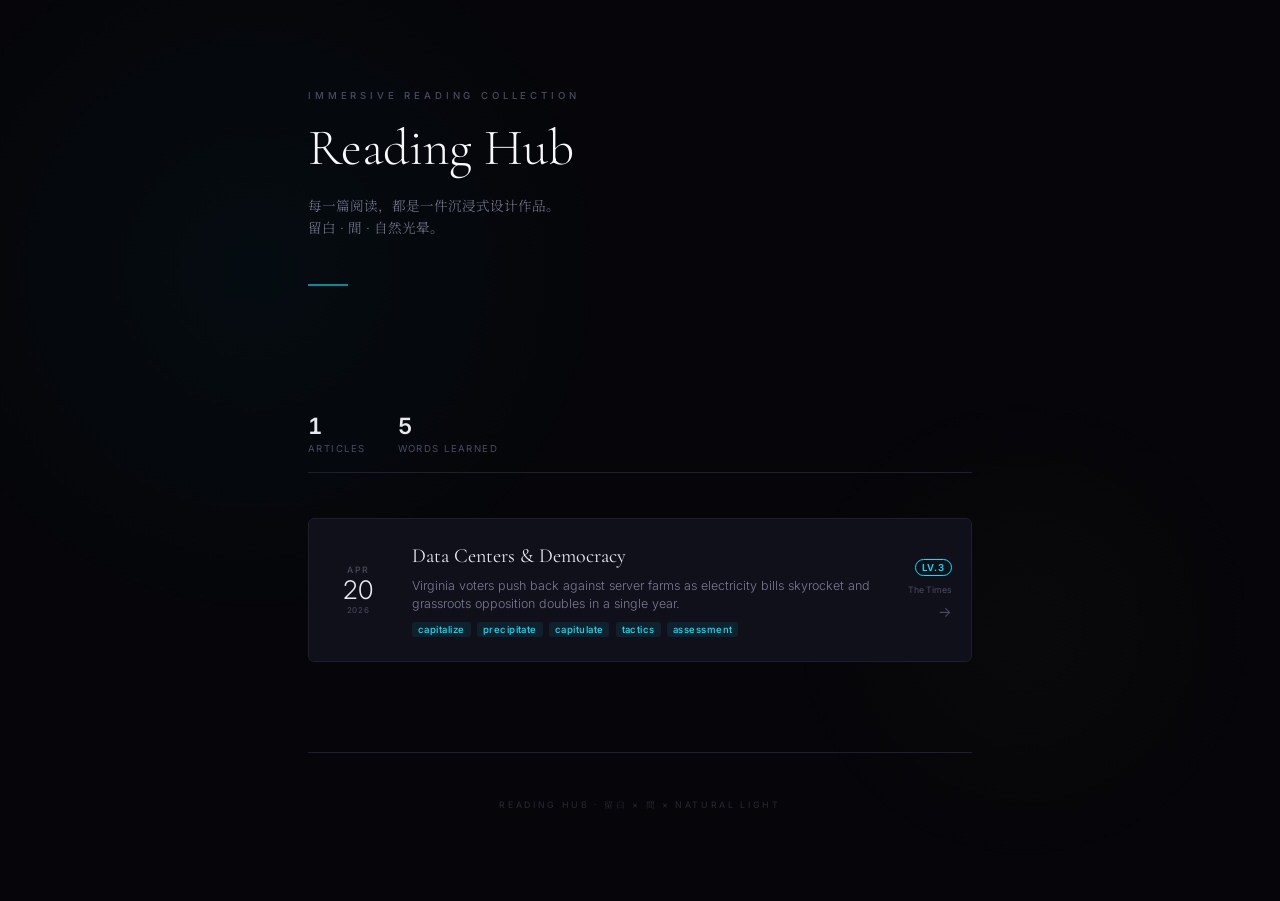
==== index.html @ 5b1c0a00 "refactor: reorganize into articles/{date}-{slug}/ structure" ====
<!DOCTYPE html>
<html lang="zh-CN">
<head>
<meta charset="UTF-8">
<meta name="viewport" content="width=device-width, initial-scale=1.0">
<title>Reading Hub — 沉浸式英语阅读</title>
<meta name="description" content="A curated collection of immersive English reading experiences, designed with Chinese liu-bai, Japanese ma, and American natural aesthetics.">
<link rel="preconnect" href="https://fonts.googleapis.com">
<link rel="preconnect" href="https://fonts.gstatic.com" crossorigin>
<link href="https://fonts.googleapis.com/css2?family=Noto+Serif+SC:wght@300;400;600&family=Inter:wght@300;400;500;600&family=Cormorant+Garamond:ital,wght@0,300;0,400;0,600;1,300&display=swap" rel="stylesheet">
<style>
*,*::before,*::after{margin:0;padding:0;box-sizing:border-box}

:root{
  --void:      #06060a;
  --surface:   #0c0c12;
  --card:      #10101a;
  --line:      #1e1e2e;
  --muted:     #4a4a60;
  --secondary: #7a7a95;
  --text:      #b8b8cc;
  --bright:    #e8e8f0;
  --white:     #f8f8fc;

  --accent:    #00e5ff;
  --accent-dim:rgba(0,229,255,0.08);
  --accent-glow:rgba(0,229,255,0.25);
  --amber:     #e8a040;
  --amber-dim: rgba(232,160,64,0.08);
  --emerald:   #34d399;
  --emerald-dim:rgba(52,211,153,0.08);
  --rose:      #f472b6;
  --rose-dim:  rgba(244,114,182,0.08);

  --breath:    clamp(4rem,10vh,8rem);
  --pause:     clamp(2rem,5vh,4rem);
  --whisper:   clamp(1rem,2vh,1.5rem);
}

html{ font-size:16px; scroll-behavior:smooth; -webkit-font-smoothing:antialiased; }

body{
  background:var(--void);
  color:var(--text);
  font-family:'Inter','Noto Serif SC',sans-serif;
  min-height:100vh;
  overflow-x:hidden;
}

/* ═══ Background ═══ */
body::before{
  content:'';
  position:fixed;
  inset:0;
  background:
    radial-gradient(circle 600px at 20% 30%, rgba(0,229,255,0.03) 0%, transparent 60%),
    radial-gradient(circle 500px at 80% 70%, rgba(232,160,64,0.02) 0%, transparent 50%);
  z-index:-1;
  pointer-events:none;
}

/* ═══ Layout ═══ */
.hub{
  max-width:760px;
  margin:0 auto;
  padding: var(--breath) clamp(1.5rem,5vw,3rem);
}

/* ═══ Header ═══ */
.hub-header{
  margin-bottom: calc(var(--breath)*1.2);
  position:relative;
}

.hub-header__eyebrow{
  font-size:0.6rem;
  font-weight:500;
  letter-spacing:0.4em;
  text-transform:uppercase;
  color:var(--muted);
  margin-bottom:var(--whisper);
}

.hub-header__title{
  font-family:'Cormorant Garamond','Noto Serif SC',serif;
  font-size:clamp(2.2rem,5vw,3.2rem);
  font-weight:300;
  color:var(--white);
  line-height:1.15;
  margin-bottom:var(--whisper);
}

.hub-header__subtitle{
  font-size:0.85rem;
  font-weight:300;
  color:var(--secondary);
  line-height:1.6;
  max-width:480px;
}

.hub-header__line{
  display:block;
  width:40px;
  height:2px;
  background:var(--accent);
  margin-top:var(--pause);
  opacity:0.6;
}

/* ═══ Stats Bar ═══ */
.stats{
  display:flex;
  gap:2rem;
  padding:var(--whisper) 0;
  margin-bottom:var(--pause);
  border-bottom:1px solid var(--line);
}

.stat{
  display:flex;
  flex-direction:column;
  gap:0.2rem;
}

.stat__value{
  font-size:1.4rem;
  font-weight:600;
  color:var(--bright);
  font-variant-numeric: tabular-nums;
}

.stat__label{
  font-size:0.6rem;
  font-weight:400;
  letter-spacing:0.15em;
  text-transform:uppercase;
  color:var(--muted);
}

/* ═══ Card Grid ═══ */
.card-list{
  display:flex;
  flex-direction:column;
  gap:1px;
}

.card{
  display:grid;
  grid-template-columns: 60px 1fr auto;
  align-items:center;
  gap:1.5rem;
  padding:1.5rem 1.2rem;
  background:var(--card);
  border:1px solid var(--line);
  border-radius:6px;
  text-decoration:none;
  color:inherit;
  transition: all 0.35s cubic-bezier(0.2,0.8,0.2,1);
  position:relative;
  overflow:hidden;
}

.card::before{
  content:'';
  position:absolute;
  top:0;
  left:0;
  width:3px;
  height:100%;
  background:var(--card-accent, var(--accent));
  opacity:0;
  transition: opacity 0.3s ease;
}

.card:hover{
  background:var(--surface);
  border-color:var(--card-accent, var(--accent));
  transform:translateX(4px);
  box-shadow: -4px 0 0 0 var(--card-accent, var(--accent));
}

.card:hover::before{
  opacity:1;
}

/* Card Date */
.card__date{
  display:flex;
  flex-direction:column;
  align-items:center;
  gap:0.15rem;
}

.card__month{
  font-size:0.55rem;
  font-weight:500;
  letter-spacing:0.15em;
  text-transform:uppercase;
  color:var(--muted);
}

.card__day{
  font-size:1.6rem;
  font-weight:300;
  color:var(--bright);
  line-height:1;
}

.card__year{
  font-size:0.5rem;
  font-weight:400;
  color:var(--muted);
  letter-spacing:0.1em;
}

/* Card Body */
.card__body{
  display:flex;
  flex-direction:column;
  gap:0.5rem;
}

.card__title{
  font-family:'Cormorant Garamond',serif;
  font-size:1.25rem;
  font-weight:400;
  color:var(--bright);
  line-height:1.3;
  transition: color 0.3s ease;
}

.card:hover .card__title{
  color:var(--white);
}

.card__desc{
  font-size:0.78rem;
  font-weight:300;
  color:var(--secondary);
  line-height:1.5;
}

.card__tags{
  display:flex;
  flex-wrap:wrap;
  gap:0.4rem;
}

.card__tag{
  font-size:0.6rem;
  font-weight:500;
  letter-spacing:0.05em;
  padding:0.2em 0.6em;
  border-radius:3px;
  background:var(--tag-bg, var(--accent-dim));
  color:var(--tag-color, var(--accent));
}

/* Card Meta (right side) */
.card__meta{
  display:flex;
  flex-direction:column;
  align-items:flex-end;
  gap:0.5rem;
}

.card__level{
  font-size:0.6rem;
  font-weight:600;
  letter-spacing:0.1em;
  color:var(--card-accent, var(--accent));
  border: 1px solid currentColor;
  padding:0.2em 0.6em;
  border-radius:10px;
  white-space:nowrap;
}

.card__style{
  font-size:0.55rem;
  font-weight:400;
  color:var(--muted);
  text-align:right;
  white-space:nowrap;
}

.card__arrow{
  font-size:0.9rem;
  color:var(--muted);
  transition: color 0.3s ease, transform 0.3s ease;
}

.card:hover .card__arrow{
  color:var(--card-accent, var(--accent));
  transform:translateX(3px);
}

/* ═══ Empty State ═══ */
.empty{
  text-align:center;
  padding:var(--breath) 0;
  color:var(--muted);
}

.empty__icon{
  font-size:2rem;
  margin-bottom:var(--whisper);
  opacity:0.4;
}

.empty__text{
  font-size:0.85rem;
  font-weight:300;
}

/* ═══ Footer ═══ */
.hub-footer{
  margin-top:var(--breath);
  padding-top:var(--pause);
  border-top:1px solid var(--line);
  text-align:center;
}

.hub-footer__text{
  font-size:0.55rem;
  font-weight:400;
  letter-spacing:0.3em;
  text-transform:uppercase;
  color:var(--muted);
  opacity:0.5;
}

/* ═══ Responsive ═══ */
@media(max-width:600px){
  .card{ grid-template-columns:1fr; gap:0.8rem; }
  .card__date{ flex-direction:row; gap:0.5rem; align-items:baseline; }
  .card__meta{ flex-direction:row; align-items:center; gap:1rem; }
  .stats{ gap:1.5rem; flex-wrap:wrap; }
}

/* ═══ Entrance Animation ═══ */
.card{
  opacity:0;
  transform:translateY(12px);
}

.card.visible{
  opacity:1;
  transform:translateY(0);
  transition: opacity 0.6s ease, transform 0.6s cubic-bezier(0.2,0.8,0.2,1),
              background 0.35s ease, border-color 0.35s ease, box-shadow 0.35s ease;
}

</style>
</head>
<body>

<main class="hub">

  <!-- ═══ Header ═══ -->
  <header class="hub-header">
    <p class="hub-header__eyebrow">Immersive Reading Collection</p>
    <h1 class="hub-header__title">Reading Hub</h1>
    <p class="hub-header__subtitle">每一篇阅读，都是一件沉浸式设计作品。<br>留白 · 間 · 自然光晕。</p>
    <span class="hub-header__line"></span>
  </header>

  <!-- ═══ Stats ═══ -->
  <div class="stats" id="stats">
    <div class="stat">
      <span class="stat__value" id="total-count">1</span>
      <span class="stat__label">Articles</span>
    </div>
    <div class="stat">
      <span class="stat__value" id="vocab-count">5</span>
      <span class="stat__label">Words Learned</span>
    </div>
  </div>

  <!-- ═══ Article Cards ═══ -->
  <section class="card-list" id="card-list">

    <!-- CARD: reading-2026-04-20 -->
    <a class="card" href="./articles/2026-04-20-data-centers/"
       style="--card-accent:#00e5ff; --tag-bg:rgba(0,229,255,0.08); --tag-color:#00e5ff;">
      <div class="card__date">
        <span class="card__month">Apr</span>
        <span class="card__day">20</span>
        <span class="card__year">2026</span>
      </div>
      <div class="card__body">
        <h2 class="card__title">Data Centers &amp; Democracy</h2>
        <p class="card__desc">Virginia voters push back against server farms as electricity bills skyrocket and grassroots opposition doubles in a single year.</p>
        <div class="card__tags">
          <span class="card__tag">capitalize</span>
          <span class="card__tag">precipitate</span>
          <span class="card__tag">capitulate</span>
          <span class="card__tag">tactics</span>
          <span class="card__tag">assessment</span>
        </div>
      </div>
      <div class="card__meta">
        <span class="card__level">LV.3</span>
        <span class="card__style">The Times</span>
        <span class="card__arrow">→</span>
      </div>
    </a>

    <!-- ═══ 未来新文章卡片在此插入 ═══ -->
    <!-- INSERTION POINT -->

  </section>

  <!-- ═══ Footer ═══ -->
  <footer class="hub-footer">
    <p class="hub-footer__text">Reading Hub · 留白 × 間 × Natural Light</p>
  </footer>

</main>

<script>
document.addEventListener('DOMContentLoaded', () => {
  // Staggered card reveal
  const cards = document.querySelectorAll('.card');
  cards.forEach((card, i) => {
    setTimeout(() => card.classList.add('visible'), 100 + i * 80);
  });
});
</script>

</body>
</html>
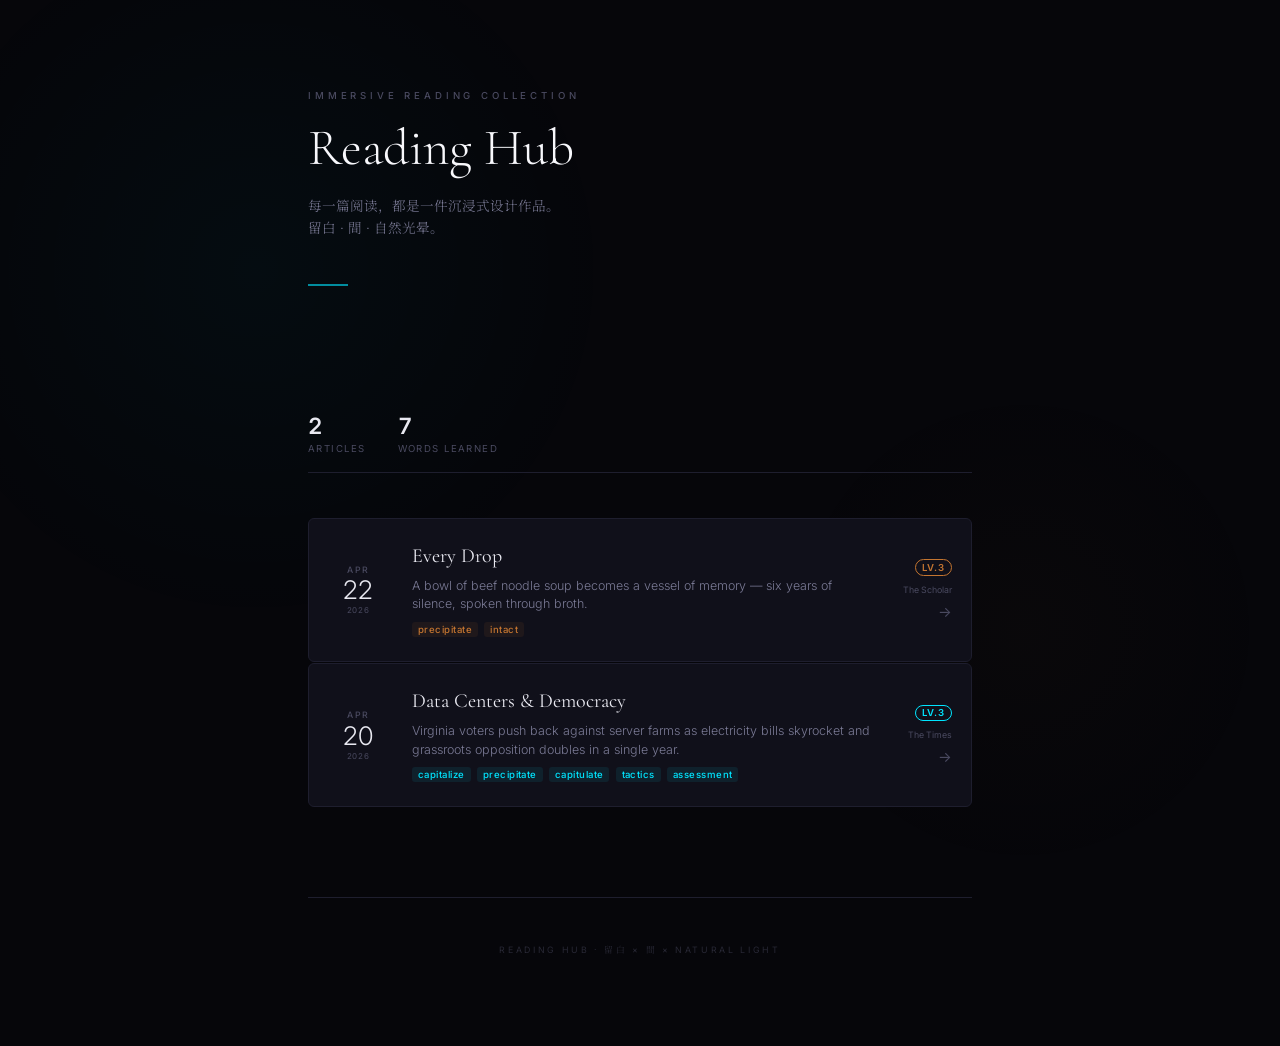
==== commit 695053de: "add: Every Drop — 一碗牛肉面的记忆与亲情 (beef noodle soup literary piece)" ====
--- a/index.html
+++ b/index.html
@@ -367,17 +367,40 @@
   <!-- ═══ Stats ═══ -->
   <div class="stats" id="stats">
     <div class="stat">
-      <span class="stat__value" id="total-count">1</span>
+      <span class="stat__value" id="total-count">2</span>
       <span class="stat__label">Articles</span>
     </div>
     <div class="stat">
-      <span class="stat__value" id="vocab-count">5</span>
+      <span class="stat__value" id="vocab-count">7</span>
       <span class="stat__label">Words Learned</span>
     </div>
   </div>
 
   <!-- ═══ Article Cards ═══ -->
   <section class="card-list" id="card-list">
+
+    <!-- CARD: beef-noodle-soup -->
+    <a class="card" href="./articles/2026-04-22-beef-noodle-soup/"
+       style="--card-accent:#c47530; --tag-bg:rgba(196,117,48,0.08); --tag-color:#c47530;">
+      <div class="card__date">
+        <span class="card__month">Apr</span>
+        <span class="card__day">22</span>
+        <span class="card__year">2026</span>
+      </div>
+      <div class="card__body">
+        <h2 class="card__title">Every Drop</h2>
+        <p class="card__desc">A bowl of beef noodle soup becomes a vessel of memory — six years of silence, spoken through broth.</p>
+        <div class="card__tags">
+          <span class="card__tag">precipitate</span>
+          <span class="card__tag">intact</span>
+        </div>
+      </div>
+      <div class="card__meta">
+        <span class="card__level">LV.3</span>
+        <span class="card__style">The Scholar</span>
+        <span class="card__arrow">→</span>
+      </div>
+    </a>
 
     <!-- CARD: reading-2026-04-20 -->
     <a class="card" href="./articles/2026-04-20-data-centers/"
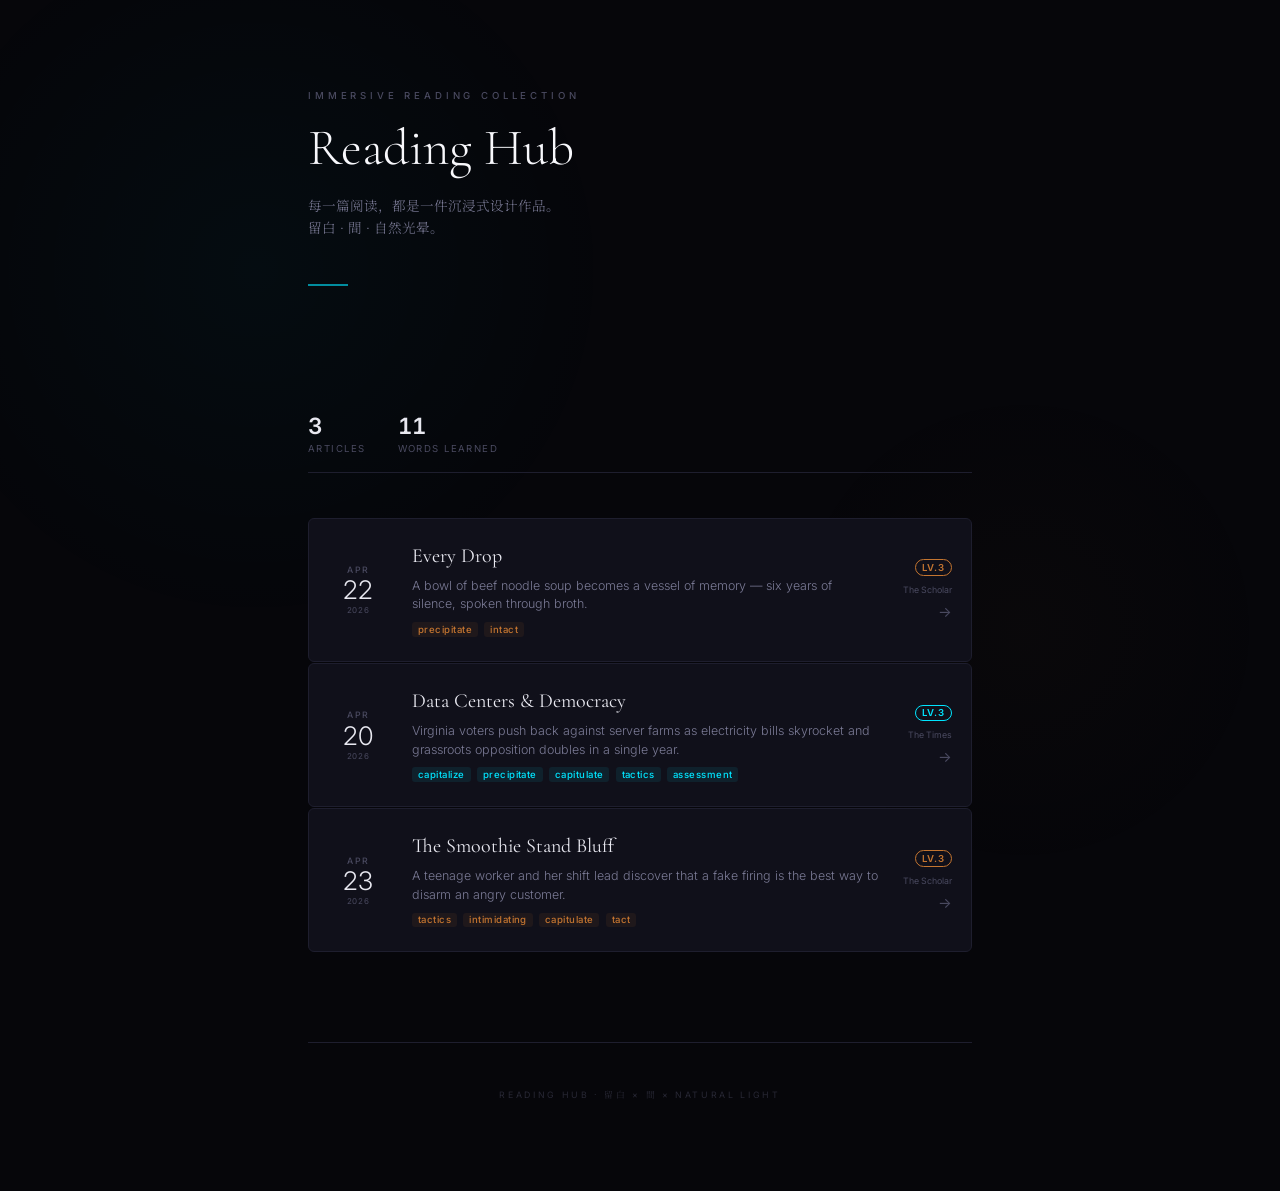
==== commit e9d1908c: "add: smoothie stand bluff — tactics & tact in customer service" ====
--- a/index.html
+++ b/index.html
@@ -367,11 +367,11 @@
   <!-- ═══ Stats ═══ -->
   <div class="stats" id="stats">
     <div class="stat">
-      <span class="stat__value" id="total-count">2</span>
+      <span class="stat__value" id="total-count">3</span>
       <span class="stat__label">Articles</span>
     </div>
     <div class="stat">
-      <span class="stat__value" id="vocab-count">7</span>
+      <span class="stat__value" id="vocab-count">11</span>
       <span class="stat__label">Words Learned</span>
     </div>
   </div>
@@ -428,6 +428,31 @@
       </div>
     </a>
 
+    <!-- CARD: smoothie-stand-tactics -->
+    <a class="card" href="./articles/2026-04-23-smoothie-stand-tactics/"
+       style="--card-accent:#c47530; --tag-bg:rgba(196,117,48,0.08); --tag-color:#c47530;">
+      <div class="card__date">
+        <span class="card__month">Apr</span>
+        <span class="card__day">23</span>
+        <span class="card__year">2026</span>
+      </div>
+      <div class="card__body">
+        <h2 class="card__title">The Smoothie Stand Bluff</h2>
+        <p class="card__desc">A teenage worker and her shift lead discover that a fake firing is the best way to disarm an angry customer.</p>
+        <div class="card__tags">
+          <span class="card__tag">tactics</span>
+          <span class="card__tag">intimidating</span>
+          <span class="card__tag">capitulate</span>
+          <span class="card__tag">tact</span>
+        </div>
+      </div>
+      <div class="card__meta">
+        <span class="card__level">LV.3</span>
+        <span class="card__style">The Scholar</span>
+        <span class="card__arrow">→</span>
+      </div>
+    </a>
+
     <!-- ═══ 未来新文章卡片在此插入 ═══ -->
     <!-- INSERTION POINT -->
 
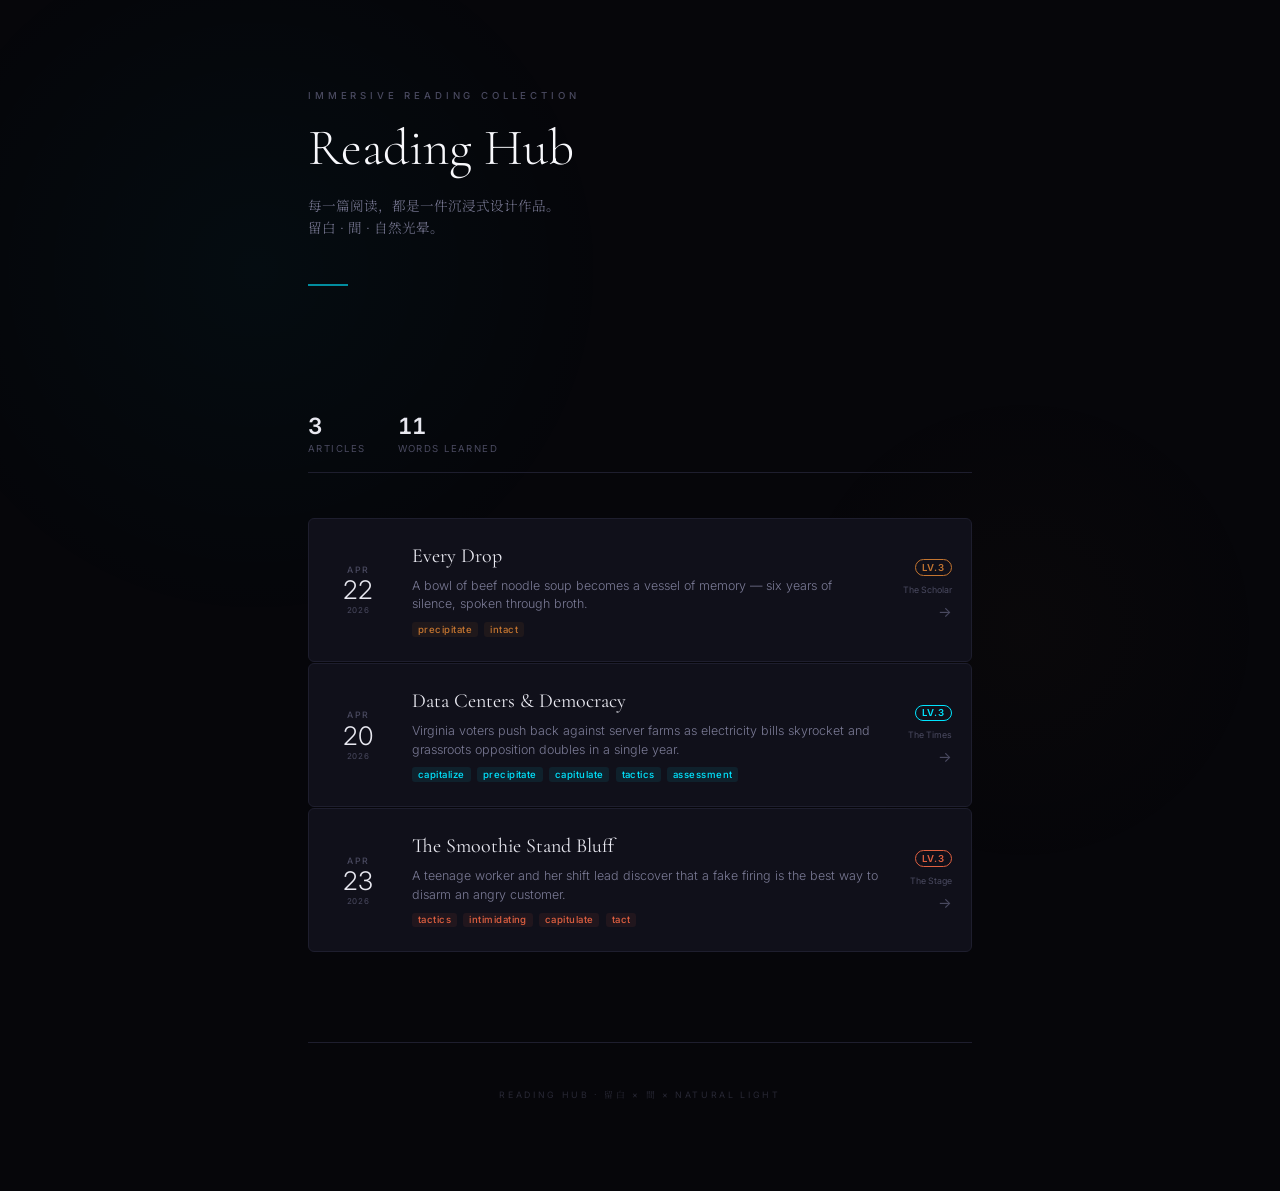
==== commit 2ed69e91: "refactor: modular architecture — shared base.css + app.js, per-article theme.css - Extract shared in" ====
--- a/index.html
+++ b/index.html
@@ -430,7 +430,7 @@
 
     <!-- CARD: smoothie-stand-tactics -->
     <a class="card" href="./articles/2026-04-23-smoothie-stand-tactics/"
-       style="--card-accent:#c47530; --tag-bg:rgba(196,117,48,0.08); --tag-color:#c47530;">
+       style="--card-accent:#e06040; --tag-bg:rgba(224,96,64,0.08); --tag-color:#e06040;">
       <div class="card__date">
         <span class="card__month">Apr</span>
         <span class="card__day">23</span>
@@ -448,8 +448,7 @@
       </div>
       <div class="card__meta">
         <span class="card__level">LV.3</span>
-        <span class="card__style">The Scholar</span>
-        <span class="card__arrow">→</span>
+        <span class="card__style">The Stage</span>        <span class="card__arrow">→</span>
       </div>
     </a>
 
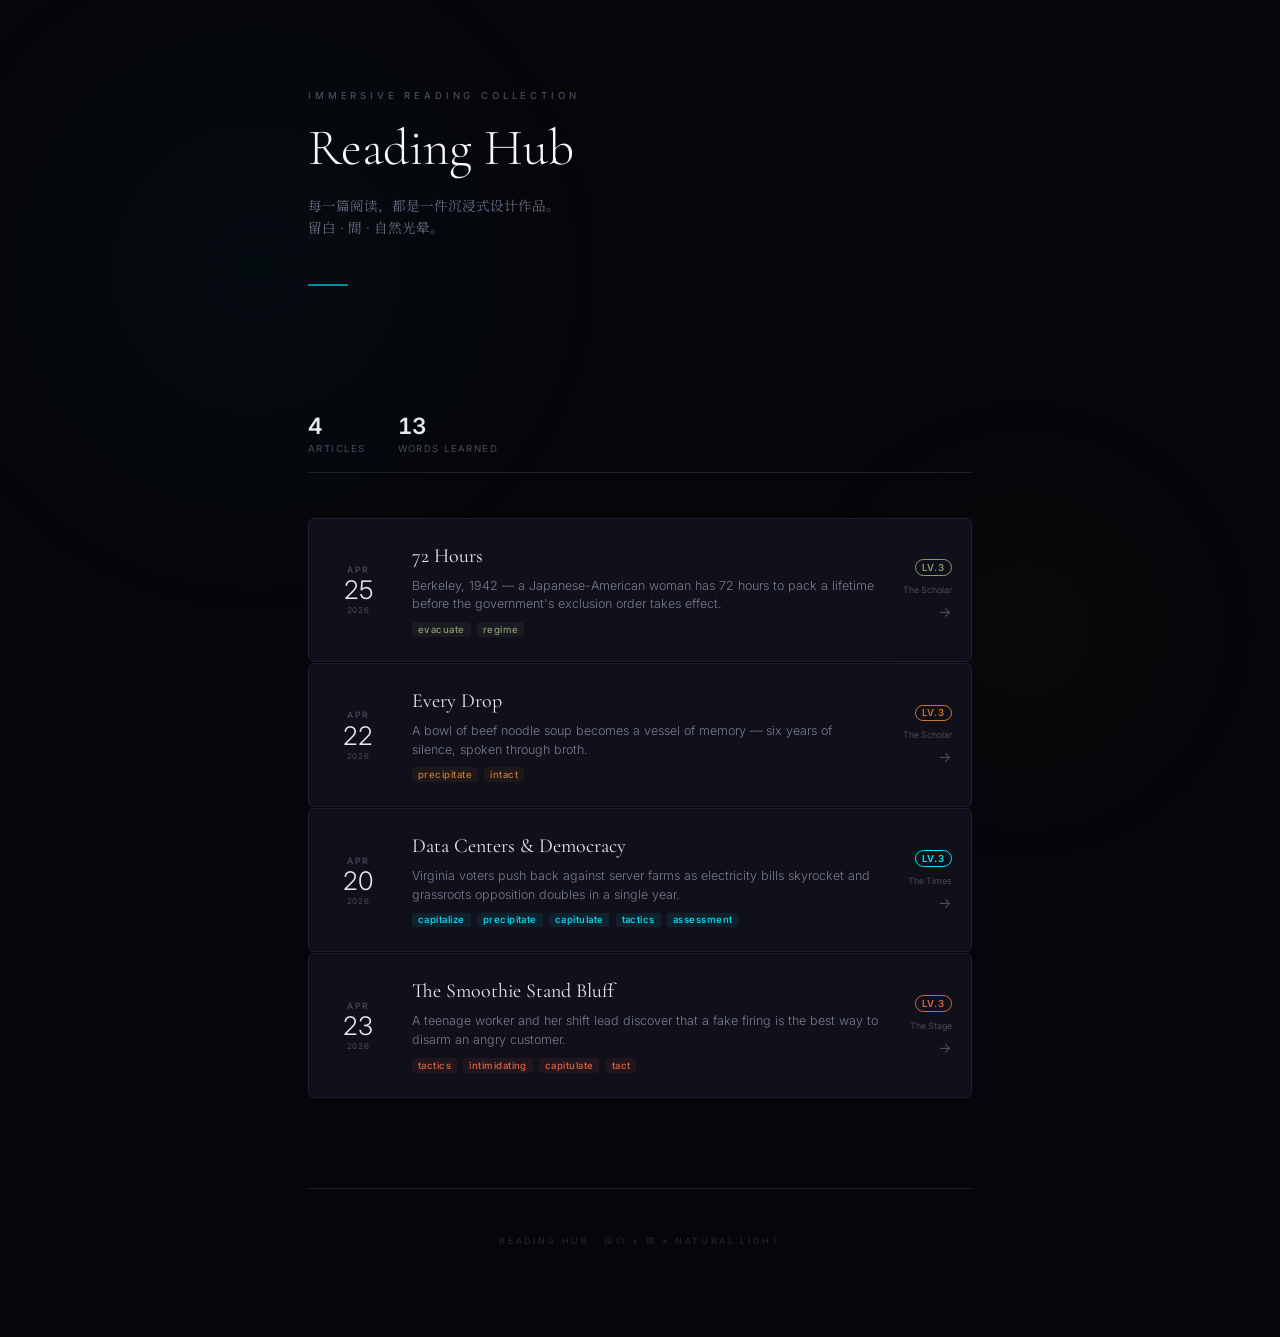
==== commit 1769da23: "add: 72 Hours — 1942 Japanese-American exclusion order (The Scholar)" ====
--- a/index.html
+++ b/index.html
@@ -367,17 +367,40 @@
   <!-- ═══ Stats ═══ -->
   <div class="stats" id="stats">
     <div class="stat">
-      <span class="stat__value" id="total-count">3</span>
+      <span class="stat__value" id="total-count">4</span>
       <span class="stat__label">Articles</span>
     </div>
     <div class="stat">
-      <span class="stat__value" id="vocab-count">11</span>
+      <span class="stat__value" id="vocab-count">13</span>
       <span class="stat__label">Words Learned</span>
     </div>
   </div>
 
   <!-- ═══ Article Cards ═══ -->
   <section class="card-list" id="card-list">
+
+    <!-- CARD: exclusion-order -->
+    <a class="card" href="./articles/2026-04-25-exclusion-order/"
+       style="--card-accent:#8b9a6b; --tag-bg:rgba(139,154,107,0.08); --tag-color:#8b9a6b;">
+      <div class="card__date">
+        <span class="card__month">Apr</span>
+        <span class="card__day">25</span>
+        <span class="card__year">2026</span>
+      </div>
+      <div class="card__body">
+        <h2 class="card__title">72 Hours</h2>
+        <p class="card__desc">Berkeley, 1942 — a Japanese-American woman has 72 hours to pack a lifetime before the government's exclusion order takes effect.</p>
+        <div class="card__tags">
+          <span class="card__tag">evacuate</span>
+          <span class="card__tag">regime</span>
+        </div>
+      </div>
+      <div class="card__meta">
+        <span class="card__level">LV.3</span>
+        <span class="card__style">The Scholar</span>
+        <span class="card__arrow">→</span>
+      </div>
+    </a>
 
     <!-- CARD: beef-noodle-soup -->
     <a class="card" href="./articles/2026-04-22-beef-noodle-soup/"
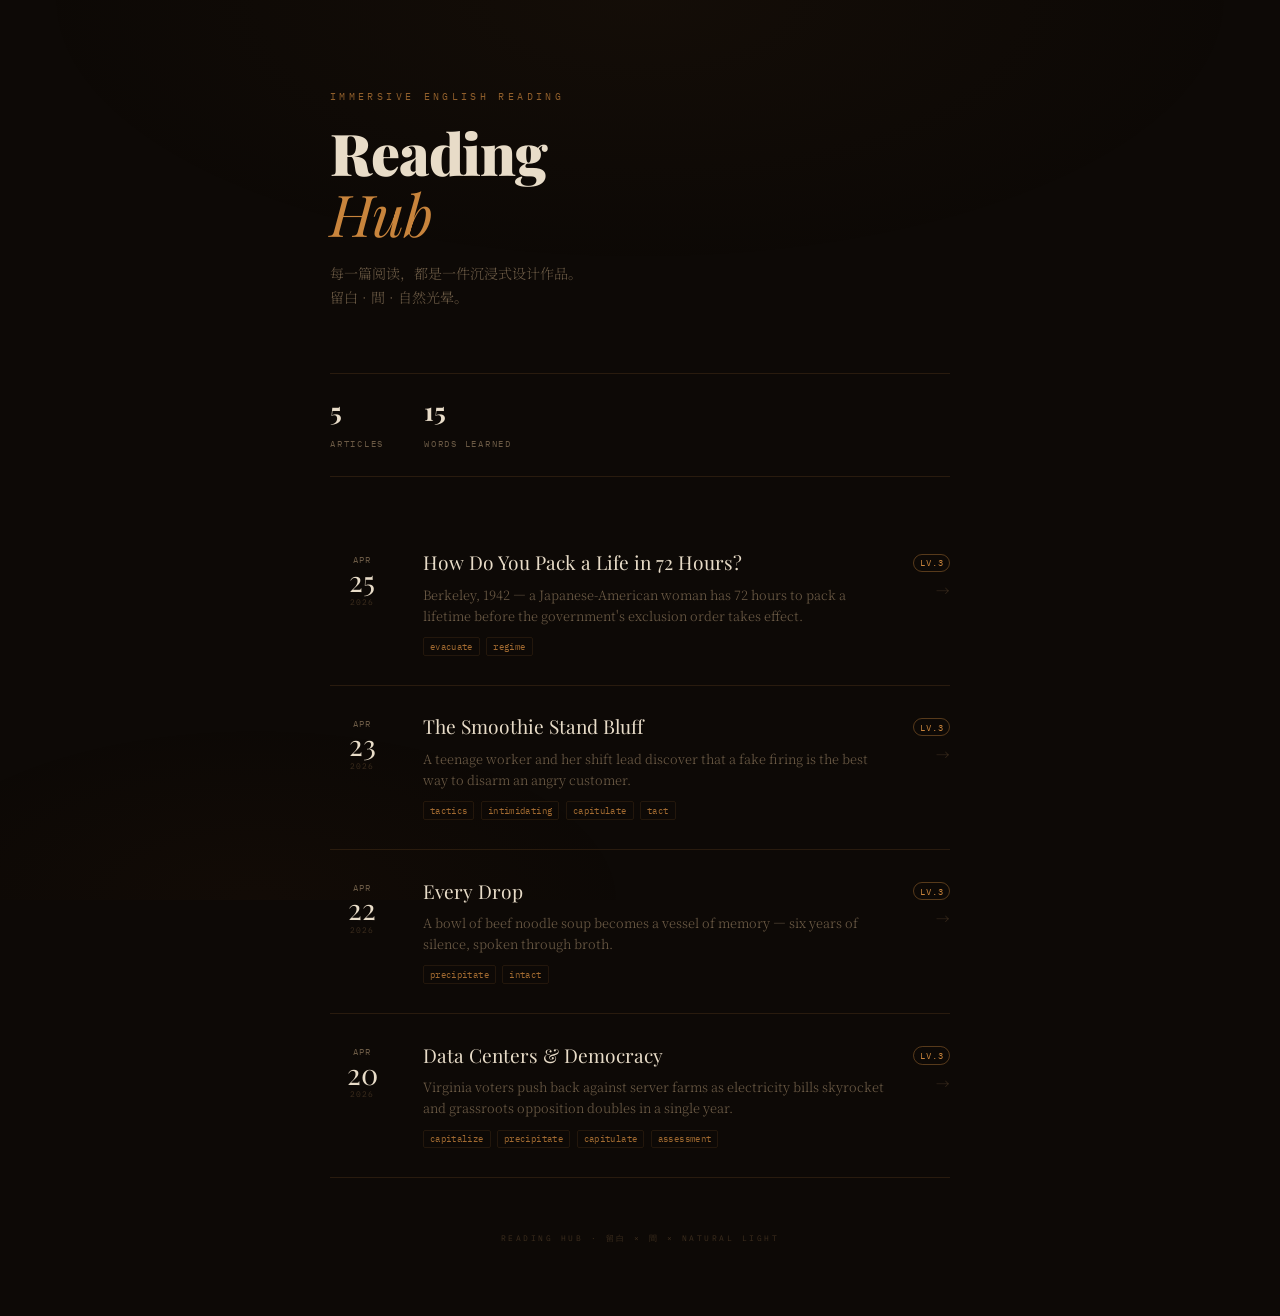
==== commit b52ff424: "redesign: Reading Hub index — warm amber aesthetic, add evacuate article Co-Authored-By: Claude Sonn" ====
--- a/index.html
+++ b/index.html
@@ -4,391 +4,291 @@
 <meta charset="UTF-8">
 <meta name="viewport" content="width=device-width, initial-scale=1.0">
 <title>Reading Hub — 沉浸式英语阅读</title>
-<meta name="description" content="A curated collection of immersive English reading experiences, designed with Chinese liu-bai, Japanese ma, and American natural aesthetics.">
 <link rel="preconnect" href="https://fonts.googleapis.com">
 <link rel="preconnect" href="https://fonts.gstatic.com" crossorigin>
-<link href="https://fonts.googleapis.com/css2?family=Noto+Serif+SC:wght@300;400;600&family=Inter:wght@300;400;500;600&family=Cormorant+Garamond:ital,wght@0,300;0,400;0,600;1,300&display=swap" rel="stylesheet">
+<link href="https://fonts.googleapis.com/css2?family=Playfair+Display:ital,wght@0,400;0,700;0,900;1,400&family=Noto+Serif+SC:wght@300;400;500&family=IBM+Plex+Mono:wght@300;400&display=swap" rel="stylesheet">
 <style>
-*,*::before,*::after{margin:0;padding:0;box-sizing:border-box}
+*{box-sizing:border-box;margin:0;padding:0}
 
 :root{
-  --void:      #06060a;
-  --surface:   #0c0c12;
-  --card:      #10101a;
-  --line:      #1e1e2e;
-  --muted:     #4a4a60;
-  --secondary: #7a7a95;
-  --text:      #b8b8cc;
-  --bright:    #e8e8f0;
-  --white:     #f8f8fc;
-
-  --accent:    #00e5ff;
-  --accent-dim:rgba(0,229,255,0.08);
-  --accent-glow:rgba(0,229,255,0.25);
-  --amber:     #e8a040;
-  --amber-dim: rgba(232,160,64,0.08);
-  --emerald:   #34d399;
-  --emerald-dim:rgba(52,211,153,0.08);
-  --rose:      #f472b6;
-  --rose-dim:  rgba(244,114,182,0.08);
-
-  --breath:    clamp(4rem,10vh,8rem);
-  --pause:     clamp(2rem,5vh,4rem);
-  --whisper:   clamp(1rem,2vh,1.5rem);
-}
-
-html{ font-size:16px; scroll-behavior:smooth; -webkit-font-smoothing:antialiased; }
+  --ink:    #0d0906;
+  --ink2:   #1a1208;
+  --paper:  #e8dcc8;
+  --muted:  #6b5a45;
+  --dim:    #3d2e1e;
+  --accent: #c8843c;
+  --border: rgba(200,132,60,0.15);
+  --serif:  "Playfair Display",Georgia,serif;
+  --serif-zh:"Noto Serif SC",serif;
+  --mono:   "IBM Plex Mono",monospace;
+}
+
+html{font-size:16px;-webkit-font-smoothing:antialiased}
 
 body{
-  background:var(--void);
-  color:var(--text);
-  font-family:'Inter','Noto Serif SC',sans-serif;
+  background:var(--ink);
+  color:var(--paper);
+  font-family:var(--serif-zh);
   min-height:100vh;
-  overflow-x:hidden;
-}
-
-/* ═══ Background ═══ */
+}
+
+/* subtle warm vignette */
 body::before{
   content:'';
-  position:fixed;
-  inset:0;
+  position:fixed;inset:0;
   background:
-    radial-gradient(circle 600px at 20% 30%, rgba(0,229,255,0.03) 0%, transparent 60%),
-    radial-gradient(circle 500px at 80% 70%, rgba(232,160,64,0.02) 0%, transparent 50%);
-  z-index:-1;
-  pointer-events:none;
-}
-
-/* ═══ Layout ═══ */
+    radial-gradient(ellipse 80% 50% at 50% 0%, rgba(200,132,60,0.04) 0%, transparent 60%),
+    radial-gradient(ellipse 60% 40% at 20% 100%, rgba(200,100,30,0.03) 0%, transparent 50%);
+  pointer-events:none;z-index:0;
+}
+
 .hub{
-  max-width:760px;
+  position:relative;z-index:1;
+  max-width:700px;
   margin:0 auto;
-  padding: var(--breath) clamp(1.5rem,5vw,3rem);
-}
-
-/* ═══ Header ═══ */
-.hub-header{
-  margin-bottom: calc(var(--breath)*1.2);
-  position:relative;
-}
-
-.hub-header__eyebrow{
+  padding:clamp(4rem,10vh,7rem) clamp(1.5rem,5vw,2.5rem) clamp(4rem,8vh,6rem);
+}
+
+/* ── Header ── */
+.header{margin-bottom:clamp(3rem,7vh,5rem)}
+
+.header__eyebrow{
+  font-family:var(--mono);
   font-size:0.6rem;
-  font-weight:500;
-  letter-spacing:0.4em;
+  letter-spacing:0.35em;
+  text-transform:uppercase;
+  color:var(--accent);
+  opacity:0.7;
+  margin-bottom:1.2rem;
+}
+
+.header__title{
+  font-family:var(--serif);
+  font-weight:900;
+  font-size:clamp(2.4rem,5vw,3.6rem);
+  line-height:1.05;
+  letter-spacing:-0.02em;
+  color:var(--paper);
+  margin-bottom:1.2rem;
+}
+
+.header__title em{
+  font-style:italic;
+  font-weight:400;
+  color:var(--accent);
+}
+
+.header__sub{
+  font-family:var(--serif-zh);
+  font-size:0.88rem;
+  font-weight:300;
+  color:var(--muted);
+  line-height:1.7;
+  max-width:420px;
+}
+
+/* ── Stats ── */
+.stats{
+  display:flex;gap:2.5rem;
+  padding:1.5rem 0;
+  margin-bottom:clamp(2rem,5vh,3.5rem);
+  border-top:1px solid var(--border);
+  border-bottom:1px solid var(--border);
+}
+
+.stat__value{
+  font-family:var(--serif);
+  font-size:1.6rem;
+  font-weight:700;
+  color:var(--paper);
+  display:block;
+  line-height:1;
+  margin-bottom:0.3rem;
+}
+
+.stat__label{
+  font-family:var(--mono);
+  font-size:0.55rem;
+  letter-spacing:0.2em;
   text-transform:uppercase;
   color:var(--muted);
-  margin-bottom:var(--whisper);
-}
-
-.hub-header__title{
-  font-family:'Cormorant Garamond','Noto Serif SC',serif;
-  font-size:clamp(2.2rem,5vw,3.2rem);
-  font-weight:300;
-  color:var(--white);
-  line-height:1.15;
-  margin-bottom:var(--whisper);
-}
-
-.hub-header__subtitle{
-  font-size:0.85rem;
-  font-weight:300;
-  color:var(--secondary);
-  line-height:1.6;
-  max-width:480px;
-}
-
-.hub-header__line{
-  display:block;
-  width:40px;
-  height:2px;
+}
+
+/* ── Card List ── */
+.card-list{display:flex;flex-direction:column}
+
+.card{
+  display:grid;
+  grid-template-columns:64px 1fr auto;
+  gap:1.8rem;
+  align-items:start;
+  padding:1.8rem 0;
+  border-bottom:1px solid var(--border);
+  text-decoration:none;
+  color:inherit;
+  position:relative;
+  transition:padding-left 0.3s ease;
+}
+
+.card::before{
+  content:'';
+  position:absolute;left:0;top:0;bottom:0;
+  width:2px;
   background:var(--accent);
-  margin-top:var(--pause);
-  opacity:0.6;
-}
-
-/* ═══ Stats Bar ═══ */
-.stats{
-  display:flex;
-  gap:2rem;
-  padding:var(--whisper) 0;
-  margin-bottom:var(--pause);
-  border-bottom:1px solid var(--line);
-}
-
-.stat{
-  display:flex;
-  flex-direction:column;
-  gap:0.2rem;
-}
-
-.stat__value{
-  font-size:1.4rem;
-  font-weight:600;
-  color:var(--bright);
-  font-variant-numeric: tabular-nums;
-}
-
-.stat__label{
-  font-size:0.6rem;
-  font-weight:400;
+  transform:scaleY(0);
+  transform-origin:top;
+  transition:transform 0.3s ease;
+}
+
+.card:hover{padding-left:1rem}
+.card:hover::before{transform:scaleY(1)}
+
+/* Date */
+.card__date{
+  display:flex;flex-direction:column;
+  align-items:center;
+  padding-top:0.2rem;
+}
+
+.card__month{
+  font-family:var(--mono);
+  font-size:0.55rem;
   letter-spacing:0.15em;
   text-transform:uppercase;
   color:var(--muted);
 }
 
-/* ═══ Card Grid ═══ */
-.card-list{
-  display:flex;
-  flex-direction:column;
-  gap:1px;
-}
-
-.card{
-  display:grid;
-  grid-template-columns: 60px 1fr auto;
-  align-items:center;
-  gap:1.5rem;
-  padding:1.5rem 1.2rem;
-  background:var(--card);
-  border:1px solid var(--line);
-  border-radius:6px;
-  text-decoration:none;
-  color:inherit;
-  transition: all 0.35s cubic-bezier(0.2,0.8,0.2,1);
-  position:relative;
-  overflow:hidden;
-}
-
-.card::before{
-  content:'';
-  position:absolute;
-  top:0;
-  left:0;
-  width:3px;
-  height:100%;
-  background:var(--card-accent, var(--accent));
-  opacity:0;
-  transition: opacity 0.3s ease;
-}
-
-.card:hover{
-  background:var(--surface);
-  border-color:var(--card-accent, var(--accent));
-  transform:translateX(4px);
-  box-shadow: -4px 0 0 0 var(--card-accent, var(--accent));
-}
-
-.card:hover::before{
-  opacity:1;
-}
-
-/* Card Date */
-.card__date{
-  display:flex;
-  flex-direction:column;
-  align-items:center;
-  gap:0.15rem;
-}
-
-.card__month{
-  font-size:0.55rem;
-  font-weight:500;
-  letter-spacing:0.15em;
-  text-transform:uppercase;
+.card__day{
+  font-family:var(--serif);
+  font-size:1.8rem;
+  font-weight:300;
+  color:var(--paper);
+  line-height:1;
+  margin:0.1rem 0;
+}
+
+.card__year{
+  font-family:var(--mono);
+  font-size:0.48rem;
+  color:var(--dim);
+  letter-spacing:0.1em;
+}
+
+/* Body */
+.card__title{
+  font-family:var(--serif);
+  font-size:1.2rem;
+  font-weight:400;
+  color:var(--paper);
+  line-height:1.35;
+  margin-bottom:0.55rem;
+  transition:color 0.25s;
+}
+
+.card:hover .card__title{color:#fff}
+
+.card__desc{
+  font-size:0.8rem;
+  font-weight:300;
   color:var(--muted);
-}
-
-.card__day{
-  font-size:1.6rem;
-  font-weight:300;
-  color:var(--bright);
-  line-height:1;
-}
-
-.card__year{
-  font-size:0.5rem;
-  font-weight:400;
-  color:var(--muted);
+  line-height:1.6;
+  margin-bottom:0.7rem;
+}
+
+.card__tags{display:flex;flex-wrap:wrap;gap:0.4rem}
+
+.card__tag{
+  font-family:var(--mono);
+  font-size:0.58rem;
+  letter-spacing:0.04em;
+  padding:0.2em 0.65em;
+  border:1px solid var(--border);
+  border-radius:2px;
+  color:var(--accent);
+  opacity:0.8;
+}
+
+/* Meta */
+.card__meta{
+  display:flex;flex-direction:column;
+  align-items:flex-end;gap:0.5rem;
+  padding-top:0.2rem;
+}
+
+.card__level{
+  font-family:var(--mono);
+  font-size:0.58rem;
   letter-spacing:0.1em;
-}
-
-/* Card Body */
-.card__body{
-  display:flex;
-  flex-direction:column;
-  gap:0.5rem;
-}
-
-.card__title{
-  font-family:'Cormorant Garamond',serif;
-  font-size:1.25rem;
-  font-weight:400;
-  color:var(--bright);
-  line-height:1.3;
-  transition: color 0.3s ease;
-}
-
-.card:hover .card__title{
-  color:var(--white);
-}
-
-.card__desc{
-  font-size:0.78rem;
-  font-weight:300;
-  color:var(--secondary);
-  line-height:1.5;
-}
-
-.card__tags{
-  display:flex;
-  flex-wrap:wrap;
-  gap:0.4rem;
-}
-
-.card__tag{
-  font-size:0.6rem;
-  font-weight:500;
-  letter-spacing:0.05em;
-  padding:0.2em 0.6em;
-  border-radius:3px;
-  background:var(--tag-bg, var(--accent-dim));
-  color:var(--tag-color, var(--accent));
-}
-
-/* Card Meta (right side) */
-.card__meta{
-  display:flex;
-  flex-direction:column;
-  align-items:flex-end;
-  gap:0.5rem;
-}
-
-.card__level{
-  font-size:0.6rem;
-  font-weight:600;
-  letter-spacing:0.1em;
-  color:var(--card-accent, var(--accent));
-  border: 1px solid currentColor;
+  color:var(--accent);
+  border:1px solid rgba(200,132,60,0.4);
   padding:0.2em 0.6em;
   border-radius:10px;
-  white-space:nowrap;
-}
-
-.card__style{
-  font-size:0.55rem;
-  font-weight:400;
-  color:var(--muted);
-  text-align:right;
-  white-space:nowrap;
 }
 
 .card__arrow{
-  font-size:0.9rem;
-  color:var(--muted);
-  transition: color 0.3s ease, transform 0.3s ease;
-}
-
-.card:hover .card__arrow{
-  color:var(--card-accent, var(--accent));
-  transform:translateX(3px);
-}
-
-/* ═══ Empty State ═══ */
-.empty{
+  font-size:0.85rem;
+  color:var(--dim);
+  transition:color 0.25s,transform 0.25s;
+}
+
+.card:hover .card__arrow{color:var(--accent);transform:translateX(3px)}
+
+/* ── Footer ── */
+.footer{
+  margin-top:clamp(3rem,6vh,5rem);
   text-align:center;
-  padding:var(--breath) 0;
-  color:var(--muted);
-}
-
-.empty__icon{
-  font-size:2rem;
-  margin-bottom:var(--whisper);
-  opacity:0.4;
-}
-
-.empty__text{
-  font-size:0.85rem;
-  font-weight:300;
-}
-
-/* ═══ Footer ═══ */
-.hub-footer{
-  margin-top:var(--breath);
-  padding-top:var(--pause);
-  border-top:1px solid var(--line);
-  text-align:center;
-}
-
-.hub-footer__text{
-  font-size:0.55rem;
-  font-weight:400;
+}
+
+.footer__text{
+  font-family:var(--mono);
+  font-size:0.52rem;
   letter-spacing:0.3em;
   text-transform:uppercase;
-  color:var(--muted);
-  opacity:0.5;
-}
-
-/* ═══ Responsive ═══ */
-@media(max-width:600px){
-  .card{ grid-template-columns:1fr; gap:0.8rem; }
-  .card__date{ flex-direction:row; gap:0.5rem; align-items:baseline; }
-  .card__meta{ flex-direction:row; align-items:center; gap:1rem; }
-  .stats{ gap:1.5rem; flex-wrap:wrap; }
-}
-
-/* ═══ Entrance Animation ═══ */
-.card{
-  opacity:0;
-  transform:translateY(12px);
-}
-
-.card.visible{
-  opacity:1;
-  transform:translateY(0);
-  transition: opacity 0.6s ease, transform 0.6s cubic-bezier(0.2,0.8,0.2,1),
-              background 0.35s ease, border-color 0.35s ease, box-shadow 0.35s ease;
-}
-
+  color:var(--dim);
+}
+
+/* ── Entrance ── */
+.card{opacity:0;transform:translateY(10px)}
+.card.in{opacity:1;transform:translateY(0);transition:opacity 0.55s ease,transform 0.55s cubic-bezier(0.2,0.8,0.2,1),padding-left 0.3s ease}
+
+@media(max-width:560px){
+  .card{grid-template-columns:1fr;gap:0.8rem}
+  .card__date{flex-direction:row;gap:0.5rem;align-items:baseline}
+  .card__meta{flex-direction:row;align-items:center}
+}
 </style>
 </head>
 <body>
-
 <main class="hub">
 
-  <!-- ═══ Header ═══ -->
-  <header class="hub-header">
-    <p class="hub-header__eyebrow">Immersive Reading Collection</p>
-    <h1 class="hub-header__title">Reading Hub</h1>
-    <p class="hub-header__subtitle">每一篇阅读，都是一件沉浸式设计作品。<br>留白 · 間 · 自然光晕。</p>
-    <span class="hub-header__line"></span>
+  <header class="header">
+    <p class="header__eyebrow">Immersive English Reading</p>
+    <h1 class="header__title">Reading<br><em>Hub</em></h1>
+    <p class="header__sub">每一篇阅读，都是一件沉浸式设计作品。<br>留白 · 間 · 自然光晕。</p>
   </header>
 
-  <!-- ═══ Stats ═══ -->
-  <div class="stats" id="stats">
+  <div class="stats">
     <div class="stat">
-      <span class="stat__value" id="total-count">4</span>
+      <span class="stat__value" id="total-count">5</span>
       <span class="stat__label">Articles</span>
     </div>
     <div class="stat">
-      <span class="stat__value" id="vocab-count">13</span>
+      <span class="stat__value" id="vocab-count">15</span>
       <span class="stat__label">Words Learned</span>
     </div>
   </div>
 
-  <!-- ═══ Article Cards ═══ -->
-  <section class="card-list" id="card-list">
-
-    <!-- CARD: exclusion-order -->
-    <a class="card" href="./articles/2026-04-25-exclusion-order/"
-       style="--card-accent:#8b9a6b; --tag-bg:rgba(139,154,107,0.08); --tag-color:#8b9a6b;">
+  <section class="card-list">
+
+    <!-- 2026-04-25 evacuate (redesigned) -->
+    <a class="card" href="./articles/2026-04-25-evacuate/">
       <div class="card__date">
         <span class="card__month">Apr</span>
         <span class="card__day">25</span>
         <span class="card__year">2026</span>
       </div>
       <div class="card__body">
-        <h2 class="card__title">72 Hours</h2>
+        <h2 class="card__title">How Do You Pack a Life in 72 Hours?</h2>
         <p class="card__desc">Berkeley, 1942 — a Japanese-American woman has 72 hours to pack a lifetime before the government's exclusion order takes effect.</p>
         <div class="card__tags">
           <span class="card__tag">evacuate</span>
@@ -397,63 +297,12 @@
       </div>
       <div class="card__meta">
         <span class="card__level">LV.3</span>
-        <span class="card__style">The Scholar</span>
         <span class="card__arrow">→</span>
       </div>
     </a>
 
-    <!-- CARD: beef-noodle-soup -->
-    <a class="card" href="./articles/2026-04-22-beef-noodle-soup/"
-       style="--card-accent:#c47530; --tag-bg:rgba(196,117,48,0.08); --tag-color:#c47530;">
-      <div class="card__date">
-        <span class="card__month">Apr</span>
-        <span class="card__day">22</span>
-        <span class="card__year">2026</span>
-      </div>
-      <div class="card__body">
-        <h2 class="card__title">Every Drop</h2>
-        <p class="card__desc">A bowl of beef noodle soup becomes a vessel of memory — six years of silence, spoken through broth.</p>
-        <div class="card__tags">
-          <span class="card__tag">precipitate</span>
-          <span class="card__tag">intact</span>
-        </div>
-      </div>
-      <div class="card__meta">
-        <span class="card__level">LV.3</span>
-        <span class="card__style">The Scholar</span>
-        <span class="card__arrow">→</span>
-      </div>
-    </a>
-
-    <!-- CARD: reading-2026-04-20 -->
-    <a class="card" href="./articles/2026-04-20-data-centers/"
-       style="--card-accent:#00e5ff; --tag-bg:rgba(0,229,255,0.08); --tag-color:#00e5ff;">
-      <div class="card__date">
-        <span class="card__month">Apr</span>
-        <span class="card__day">20</span>
-        <span class="card__year">2026</span>
-      </div>
-      <div class="card__body">
-        <h2 class="card__title">Data Centers &amp; Democracy</h2>
-        <p class="card__desc">Virginia voters push back against server farms as electricity bills skyrocket and grassroots opposition doubles in a single year.</p>
-        <div class="card__tags">
-          <span class="card__tag">capitalize</span>
-          <span class="card__tag">precipitate</span>
-          <span class="card__tag">capitulate</span>
-          <span class="card__tag">tactics</span>
-          <span class="card__tag">assessment</span>
-        </div>
-      </div>
-      <div class="card__meta">
-        <span class="card__level">LV.3</span>
-        <span class="card__style">The Times</span>
-        <span class="card__arrow">→</span>
-      </div>
-    </a>
-
-    <!-- CARD: smoothie-stand-tactics -->
-    <a class="card" href="./articles/2026-04-23-smoothie-stand-tactics/"
-       style="--card-accent:#e06040; --tag-bg:rgba(224,96,64,0.08); --tag-color:#e06040;">
+    <!-- 2026-04-23 smoothie -->
+    <a class="card" href="./articles/2026-04-23-smoothie-stand-tactics/">
       <div class="card__date">
         <span class="card__month">Apr</span>
         <span class="card__day">23</span>
@@ -471,31 +320,67 @@
       </div>
       <div class="card__meta">
         <span class="card__level">LV.3</span>
-        <span class="card__style">The Stage</span>        <span class="card__arrow">→</span>
+        <span class="card__arrow">→</span>
       </div>
     </a>
 
-    <!-- ═══ 未来新文章卡片在此插入 ═══ -->
-    <!-- INSERTION POINT -->
+    <!-- 2026-04-22 beef noodle -->
+    <a class="card" href="./articles/2026-04-22-beef-noodle-soup/">
+      <div class="card__date">
+        <span class="card__month">Apr</span>
+        <span class="card__day">22</span>
+        <span class="card__year">2026</span>
+      </div>
+      <div class="card__body">
+        <h2 class="card__title">Every Drop</h2>
+        <p class="card__desc">A bowl of beef noodle soup becomes a vessel of memory — six years of silence, spoken through broth.</p>
+        <div class="card__tags">
+          <span class="card__tag">precipitate</span>
+          <span class="card__tag">intact</span>
+        </div>
+      </div>
+      <div class="card__meta">
+        <span class="card__level">LV.3</span>
+        <span class="card__arrow">→</span>
+      </div>
+    </a>
+
+    <!-- 2026-04-20 data centers -->
+    <a class="card" href="./articles/2026-04-20-data-centers/">
+      <div class="card__date">
+        <span class="card__month">Apr</span>
+        <span class="card__day">20</span>
+        <span class="card__year">2026</span>
+      </div>
+      <div class="card__body">
+        <h2 class="card__title">Data Centers &amp; Democracy</h2>
+        <p class="card__desc">Virginia voters push back against server farms as electricity bills skyrocket and grassroots opposition doubles in a single year.</p>
+        <div class="card__tags">
+          <span class="card__tag">capitalize</span>
+          <span class="card__tag">precipitate</span>
+          <span class="card__tag">capitulate</span>
+          <span class="card__tag">assessment</span>
+        </div>
+      </div>
+      <div class="card__meta">
+        <span class="card__level">LV.3</span>
+        <span class="card__arrow">→</span>
+      </div>
+    </a>
 
   </section>
 
-  <!-- ═══ Footer ═══ -->
-  <footer class="hub-footer">
-    <p class="hub-footer__text">Reading Hub · 留白 × 間 × Natural Light</p>
+  <footer class="footer">
+    <p class="footer__text">Reading Hub · 留白 × 間 × Natural Light</p>
   </footer>
 
 </main>
-
 <script>
-document.addEventListener('DOMContentLoaded', () => {
-  // Staggered card reveal
-  const cards = document.querySelectorAll('.card');
-  cards.forEach((card, i) => {
-    setTimeout(() => card.classList.add('visible'), 100 + i * 80);
+document.addEventListener('DOMContentLoaded',()=>{
+  document.querySelectorAll('.card').forEach((c,i)=>{
+    setTimeout(()=>c.classList.add('in'), 80 + i*90);
   });
 });
 </script>
-
 </body>
 </html>
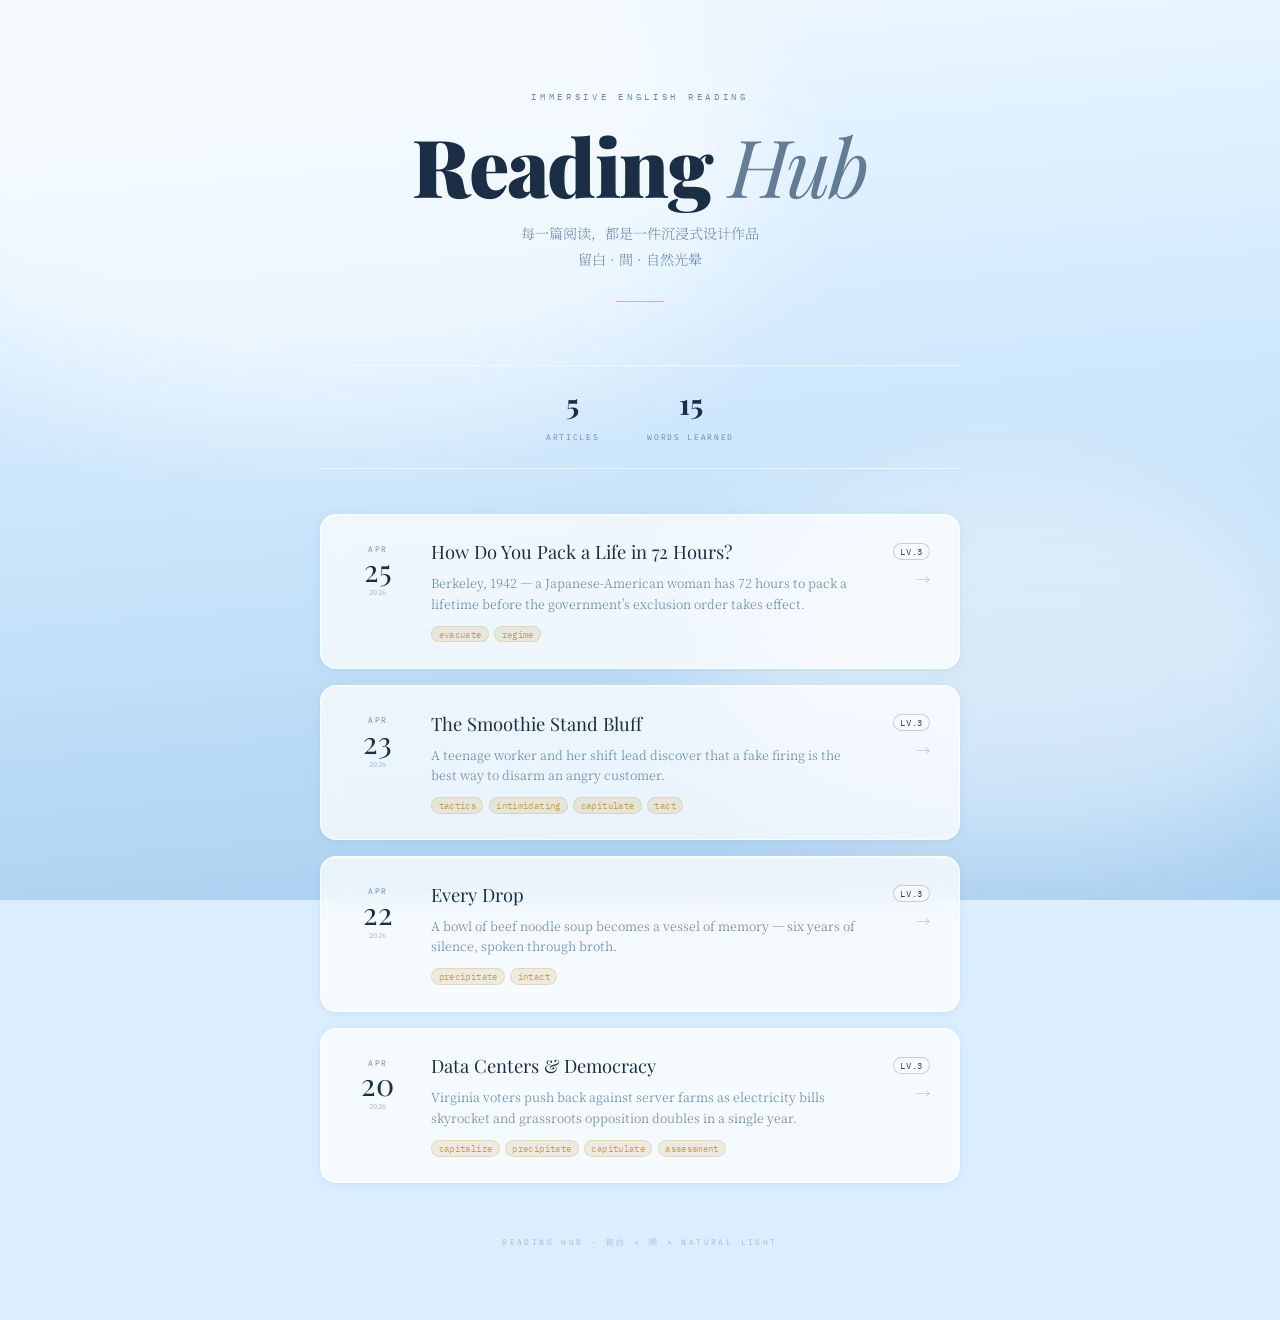
==== commit 5ff77768: "redesign: Reading Hub — sky blue Laputa aesthetic, frosted glass cards Co-Authored-By: Claude Sonnet" ====
--- a/index.html
+++ b/index.html
@@ -11,13 +11,16 @@
 *{box-sizing:border-box;margin:0;padding:0}
 
 :root{
-  --ink:    #0d0906;
-  --ink2:   #1a1208;
-  --paper:  #e8dcc8;
-  --muted:  #6b5a45;
-  --dim:    #3d2e1e;
-  --accent: #c8843c;
-  --border: rgba(200,132,60,0.15);
+  --sky0:   #daeeff;
+  --sky1:   #c2e0f8;
+  --sky2:   #a8cff0;
+  --cloud:  rgba(255,255,255,0.72);
+  --cloud2: rgba(255,255,255,0.45);
+  --ink:    #1a2e45;
+  --ink2:   #2d4a6a;
+  --muted:  #6a8aaa;
+  --gold:   #c8a050;
+  --gold2:  rgba(200,160,80,0.18);
   --serif:  "Playfair Display",Georgia,serif;
   --serif-zh:"Noto Serif SC",serif;
   --mono:   "IBM Plex Mono",monospace;
@@ -26,133 +29,164 @@
 html{font-size:16px;-webkit-font-smoothing:antialiased}
 
 body{
-  background:var(--ink);
-  color:var(--paper);
+  min-height:100vh;
   font-family:var(--serif-zh);
-  min-height:100vh;
-}
-
-/* subtle warm vignette */
-body::before{
+  color:var(--ink);
+  background: var(--sky0);
+  overflow-x:hidden;
+}
+
+/* ── Sky background ── */
+.sky{
+  position:fixed;inset:0;z-index:0;
+  background:
+    linear-gradient(175deg, #f0f8ff 0%, #daeeff 30%, #c2e0f8 65%, #a8cff0 100%);
+}
+
+/* floating cloud layers */
+.sky::before,.sky::after{
   content:'';
-  position:fixed;inset:0;
-  background:
-    radial-gradient(ellipse 80% 50% at 50% 0%, rgba(200,132,60,0.04) 0%, transparent 60%),
-    radial-gradient(ellipse 60% 40% at 20% 100%, rgba(200,100,30,0.03) 0%, transparent 50%);
-  pointer-events:none;z-index:0;
-}
-
+  position:absolute;
+  border-radius:50%;
+  filter:blur(60px);
+  pointer-events:none;
+}
+.sky::before{
+  width:70vw;height:40vw;
+  top:-10%;left:-10%;
+  background:rgba(255,255,255,0.55);
+}
+.sky::after{
+  width:50vw;height:30vw;
+  bottom:5%;right:-5%;
+  background:rgba(255,255,255,0.4);
+}
+
+/* ── Layout ── */
 .hub{
   position:relative;z-index:1;
-  max-width:700px;
+  max-width:720px;
   margin:0 auto;
   padding:clamp(4rem,10vh,7rem) clamp(1.5rem,5vw,2.5rem) clamp(4rem,8vh,6rem);
 }
 
 /* ── Header ── */
-.header{margin-bottom:clamp(3rem,7vh,5rem)}
+.header{
+  margin-bottom:clamp(3rem,7vh,5rem);
+  text-align:center;
+}
 
 .header__eyebrow{
   font-family:var(--mono);
-  font-size:0.6rem;
-  letter-spacing:0.35em;
+  font-size:0.58rem;
+  letter-spacing:0.4em;
   text-transform:uppercase;
-  color:var(--accent);
-  opacity:0.7;
-  margin-bottom:1.2rem;
+  color:var(--muted);
+  margin-bottom:1.4rem;
 }
 
 .header__title{
   font-family:var(--serif);
   font-weight:900;
-  font-size:clamp(2.4rem,5vw,3.6rem);
-  line-height:1.05;
+  font-size:clamp(3rem,7vw,5rem);
+  line-height:1;
   letter-spacing:-0.02em;
-  color:var(--paper);
-  margin-bottom:1.2rem;
+  color:var(--ink);
+  margin-bottom:0.6rem;
 }
 
 .header__title em{
   font-style:italic;
   font-weight:400;
-  color:var(--accent);
+  color:var(--ink2);
+  opacity:0.7;
 }
 
 .header__sub{
-  font-family:var(--serif-zh);
   font-size:0.88rem;
   font-weight:300;
   color:var(--muted);
-  line-height:1.7;
-  max-width:420px;
+  line-height:1.8;
+  margin-top:1rem;
+}
+
+.header__rule{
+  display:block;
+  width:48px;height:1.5px;
+  background:var(--gold);
+  margin:1.8rem auto 0;
+  opacity:0.7;
 }
 
 /* ── Stats ── */
 .stats{
-  display:flex;gap:2.5rem;
-  padding:1.5rem 0;
-  margin-bottom:clamp(2rem,5vh,3.5rem);
-  border-top:1px solid var(--border);
-  border-bottom:1px solid var(--border);
+  display:flex;justify-content:center;gap:3rem;
+  padding:1.4rem 0;
+  margin-bottom:clamp(2.5rem,5vh,4rem);
+  border-top:1px solid rgba(255,255,255,0.6);
+  border-bottom:1px solid rgba(255,255,255,0.6);
 }
 
 .stat__value{
   font-family:var(--serif);
-  font-size:1.6rem;
+  font-size:1.8rem;
   font-weight:700;
-  color:var(--paper);
-  display:block;
-  line-height:1;
+  color:var(--ink);
+  display:block;line-height:1;
   margin-bottom:0.3rem;
+  text-align:center;
 }
 
 .stat__label{
   font-family:var(--mono);
-  font-size:0.55rem;
+  font-size:0.52rem;
   letter-spacing:0.2em;
   text-transform:uppercase;
   color:var(--muted);
-}
-
-/* ── Card List ── */
-.card-list{display:flex;flex-direction:column}
+  text-align:center;
+}
+
+/* ── Cards ── */
+.card-list{display:flex;flex-direction:column;gap:1rem}
 
 .card{
   display:grid;
-  grid-template-columns:64px 1fr auto;
-  gap:1.8rem;
+  grid-template-columns:56px 1fr auto;
+  gap:1.6rem;
   align-items:start;
-  padding:1.8rem 0;
-  border-bottom:1px solid var(--border);
+  padding:1.6rem 1.8rem;
+  background:var(--cloud);
+  border:1px solid rgba(255,255,255,0.9);
+  border-radius:16px;
+  box-shadow:
+    0 2px 12px rgba(100,150,200,0.1),
+    0 1px 3px rgba(100,150,200,0.08),
+    inset 0 1px 0 rgba(255,255,255,0.8);
   text-decoration:none;
   color:inherit;
-  position:relative;
-  transition:padding-left 0.3s ease;
-}
-
-.card::before{
-  content:'';
-  position:absolute;left:0;top:0;bottom:0;
-  width:2px;
-  background:var(--accent);
-  transform:scaleY(0);
-  transform-origin:top;
-  transition:transform 0.3s ease;
-}
-
-.card:hover{padding-left:1rem}
-.card:hover::before{transform:scaleY(1)}
+  backdrop-filter:blur(12px);
+  transition:transform 0.3s ease, box-shadow 0.3s ease, background 0.3s ease;
+}
+
+.card:hover{
+  transform:translateY(-3px);
+  background:rgba(255,255,255,0.88);
+  box-shadow:
+    0 8px 32px rgba(100,150,200,0.18),
+    0 2px 8px rgba(100,150,200,0.12),
+    inset 0 1px 0 rgba(255,255,255,0.9);
+}
 
 /* Date */
 .card__date{
   display:flex;flex-direction:column;
   align-items:center;
-  padding-top:0.2rem;
+  padding-top:0.15rem;
 }
 
 .card__month{
   font-family:var(--mono);
-  font-size:0.55rem;
+  font-size:0.52rem;
   letter-spacing:0.15em;
   text-transform:uppercase;
   color:var(--muted);
@@ -160,78 +194,81 @@
 
 .card__day{
   font-family:var(--serif);
-  font-size:1.8rem;
+  font-size:1.9rem;
   font-weight:300;
-  color:var(--paper);
+  color:var(--ink);
   line-height:1;
   margin:0.1rem 0;
 }
 
 .card__year{
   font-family:var(--mono);
-  font-size:0.48rem;
-  color:var(--dim);
-  letter-spacing:0.1em;
+  font-size:0.46rem;
+  color:var(--muted);
+  opacity:0.6;
+  letter-spacing:0.08em;
 }
 
 /* Body */
 .card__title{
   font-family:var(--serif);
-  font-size:1.2rem;
+  font-size:1.15rem;
   font-weight:400;
-  color:var(--paper);
+  color:var(--ink);
   line-height:1.35;
-  margin-bottom:0.55rem;
-  transition:color 0.25s;
-}
-
-.card:hover .card__title{color:#fff}
+  margin-bottom:0.5rem;
+  transition:color 0.2s;
+}
+
+.card:hover .card__title{color:var(--ink2)}
 
 .card__desc{
-  font-size:0.8rem;
+  font-size:0.78rem;
   font-weight:300;
   color:var(--muted);
-  line-height:1.6;
+  line-height:1.65;
   margin-bottom:0.7rem;
 }
 
-.card__tags{display:flex;flex-wrap:wrap;gap:0.4rem}
+.card__tags{display:flex;flex-wrap:wrap;gap:0.35rem}
 
 .card__tag{
   font-family:var(--mono);
-  font-size:0.58rem;
+  font-size:0.56rem;
   letter-spacing:0.04em;
-  padding:0.2em 0.65em;
-  border:1px solid var(--border);
-  border-radius:2px;
-  color:var(--accent);
-  opacity:0.8;
+  padding:0.22em 0.7em;
+  border-radius:20px;
+  background:var(--gold2);
+  color:var(--gold);
+  border:1px solid rgba(200,160,80,0.25);
 }
 
 /* Meta */
 .card__meta{
   display:flex;flex-direction:column;
   align-items:flex-end;gap:0.5rem;
-  padding-top:0.2rem;
+  padding-top:0.15rem;
 }
 
 .card__level{
   font-family:var(--mono);
-  font-size:0.58rem;
+  font-size:0.56rem;
   letter-spacing:0.1em;
-  color:var(--accent);
-  border:1px solid rgba(200,132,60,0.4);
-  padding:0.2em 0.6em;
+  color:var(--ink2);
+  border:1px solid rgba(45,74,106,0.25);
+  padding:0.22em 0.65em;
   border-radius:10px;
+  background:rgba(255,255,255,0.5);
 }
 
 .card__arrow{
-  font-size:0.85rem;
-  color:var(--dim);
-  transition:color 0.25s,transform 0.25s;
-}
-
-.card:hover .card__arrow{color:var(--accent);transform:translateX(3px)}
+  font-size:0.9rem;
+  color:var(--muted);
+  opacity:0.5;
+  transition:opacity 0.2s,transform 0.2s;
+}
+
+.card:hover .card__arrow{opacity:1;transform:translateX(3px)}
 
 /* ── Footer ── */
 .footer{
@@ -241,30 +278,40 @@
 
 .footer__text{
   font-family:var(--mono);
-  font-size:0.52rem;
+  font-size:0.5rem;
   letter-spacing:0.3em;
   text-transform:uppercase;
-  color:var(--dim);
+  color:var(--muted);
+  opacity:0.5;
 }
 
 /* ── Entrance ── */
-.card{opacity:0;transform:translateY(10px)}
-.card.in{opacity:1;transform:translateY(0);transition:opacity 0.55s ease,transform 0.55s cubic-bezier(0.2,0.8,0.2,1),padding-left 0.3s ease}
+.card{opacity:0;transform:translateY(14px)}
+.card.in{
+  opacity:1;transform:translateY(0);
+  transition:opacity 0.6s ease,transform 0.6s cubic-bezier(0.2,0.8,0.2,1),
+             box-shadow 0.3s ease,background 0.3s ease;
+}
 
 @media(max-width:560px){
-  .card{grid-template-columns:1fr;gap:0.8rem}
+  .card{grid-template-columns:1fr;gap:0.7rem;padding:1.3rem 1.4rem}
   .card__date{flex-direction:row;gap:0.5rem;align-items:baseline}
   .card__meta{flex-direction:row;align-items:center}
+  .stats{gap:2rem}
 }
 </style>
 </head>
 <body>
+
+<div class="sky"></div>
+
 <main class="hub">
 
   <header class="header">
     <p class="header__eyebrow">Immersive English Reading</p>
-    <h1 class="header__title">Reading<br><em>Hub</em></h1>
-    <p class="header__sub">每一篇阅读，都是一件沉浸式设计作品。<br>留白 · 間 · 自然光晕。</p>
+    <h1 class="header__title">Reading <em>Hub</em></h1>
+    <p class="header__sub">每一篇阅读，都是一件沉浸式设计作品<br>留白 · 間 · 自然光晕</p>
+    <span class="header__rule"></span>
   </header>
 
   <div class="stats">
@@ -280,7 +327,6 @@
 
   <section class="card-list">
 
-    <!-- 2026-04-25 evacuate (redesigned) -->
     <a class="card" href="./articles/2026-04-25-evacuate/">
       <div class="card__date">
         <span class="card__month">Apr</span>
@@ -301,7 +347,6 @@
       </div>
     </a>
 
-    <!-- 2026-04-23 smoothie -->
     <a class="card" href="./articles/2026-04-23-smoothie-stand-tactics/">
       <div class="card__date">
         <span class="card__month">Apr</span>
@@ -324,7 +369,6 @@
       </div>
     </a>
 
-    <!-- 2026-04-22 beef noodle -->
     <a class="card" href="./articles/2026-04-22-beef-noodle-soup/">
       <div class="card__date">
         <span class="card__month">Apr</span>
@@ -345,7 +389,6 @@
       </div>
     </a>
 
-    <!-- 2026-04-20 data centers -->
     <a class="card" href="./articles/2026-04-20-data-centers/">
       <div class="card__date">
         <span class="card__month">Apr</span>
@@ -375,10 +418,11 @@
   </footer>
 
 </main>
+
 <script>
 document.addEventListener('DOMContentLoaded',()=>{
   document.querySelectorAll('.card').forEach((c,i)=>{
-    setTimeout(()=>c.classList.add('in'), 80 + i*90);
+    setTimeout(()=>c.classList.add('in'), 100 + i*100);
   });
 });
 </script>
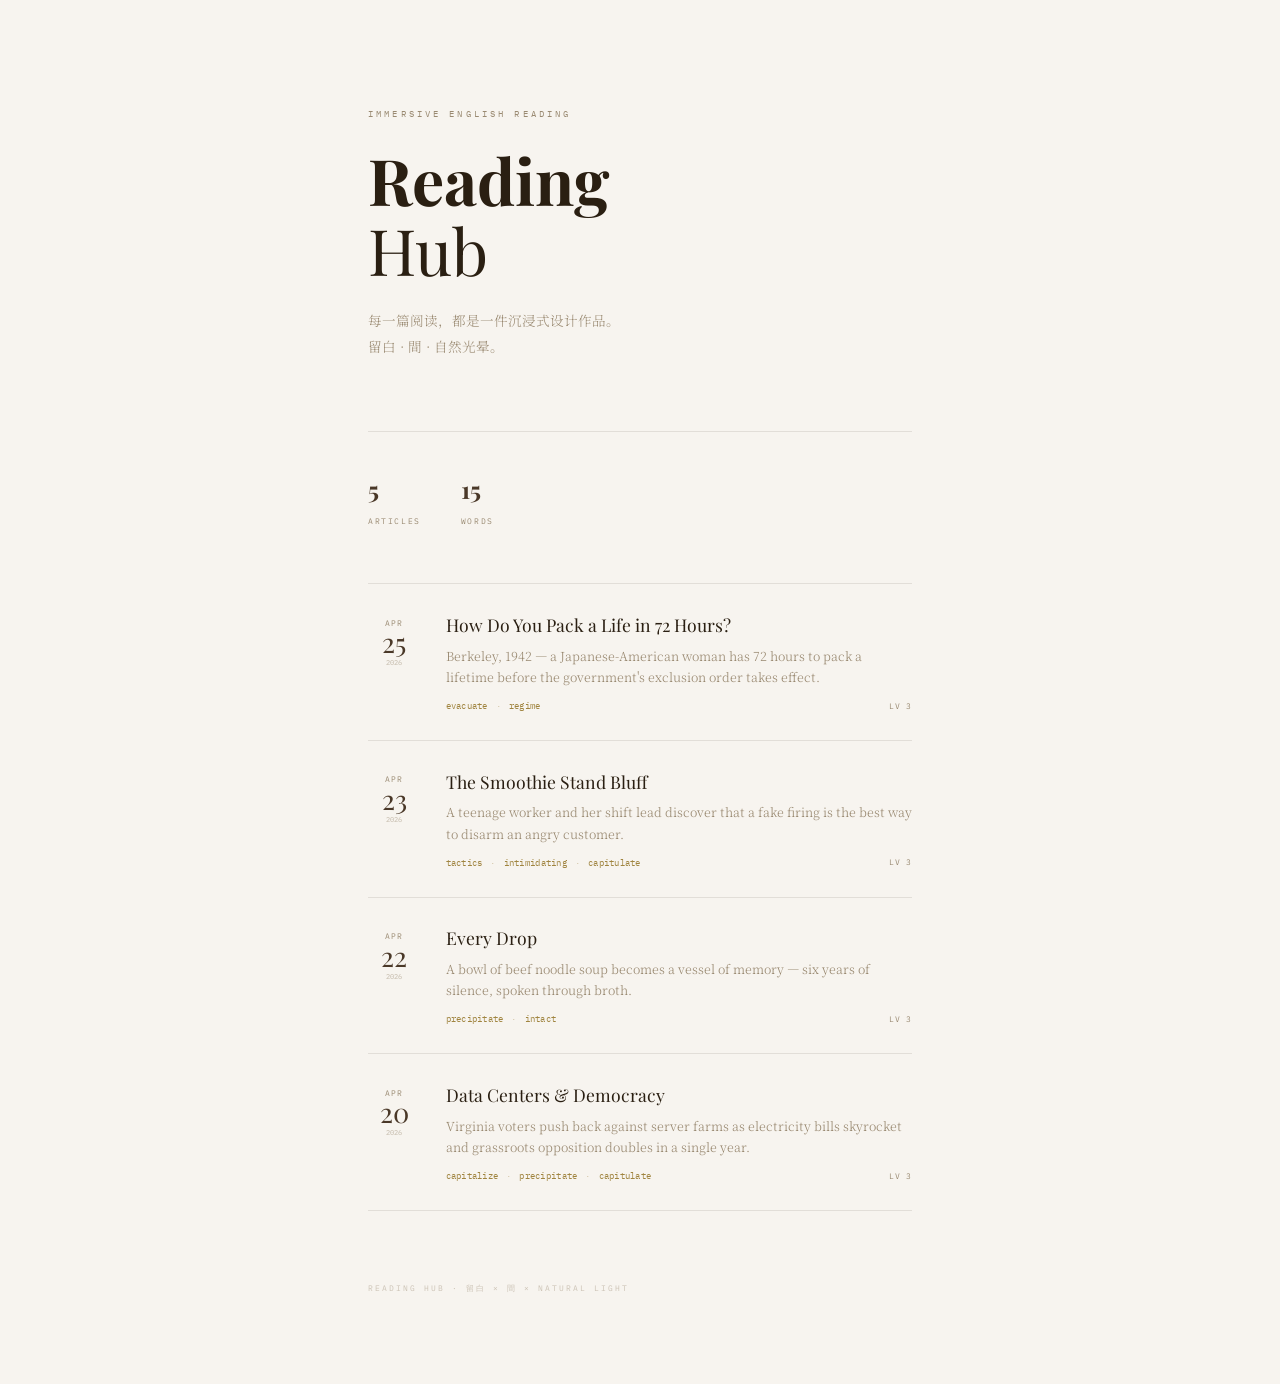
==== commit c1a8d7cb: "redesign: Reading Hub — warm paper, editorial reading list Co-Authored-By: Claude Sonnet 4.6 (1M con" ====
--- a/index.html
+++ b/index.html
@@ -3,24 +3,21 @@
 <head>
 <meta charset="UTF-8">
 <meta name="viewport" content="width=device-width, initial-scale=1.0">
-<title>Reading Hub — 沉浸式英语阅读</title>
+<title>Reading Hub</title>
 <link rel="preconnect" href="https://fonts.googleapis.com">
 <link rel="preconnect" href="https://fonts.gstatic.com" crossorigin>
-<link href="https://fonts.googleapis.com/css2?family=Playfair+Display:ital,wght@0,400;0,700;0,900;1,400&family=Noto+Serif+SC:wght@300;400;500&family=IBM+Plex+Mono:wght@300;400&display=swap" rel="stylesheet">
+<link href="https://fonts.googleapis.com/css2?family=Playfair+Display:ital,wght@0,400;0,700;1,400&family=Noto+Serif+SC:wght@300;400&family=IBM+Plex+Mono:wght@300;400&display=swap" rel="stylesheet">
 <style>
 *{box-sizing:border-box;margin:0;padding:0}
 
 :root{
-  --sky0:   #daeeff;
-  --sky1:   #c2e0f8;
-  --sky2:   #a8cff0;
-  --cloud:  rgba(255,255,255,0.72);
-  --cloud2: rgba(255,255,255,0.45);
-  --ink:    #1a2e45;
-  --ink2:   #2d4a6a;
-  --muted:  #6a8aaa;
-  --gold:   #c8a050;
-  --gold2:  rgba(200,160,80,0.18);
+  --bg:     #f7f4ef;
+  --paper:  #fdfbf8;
+  --ink:    #2a1f12;
+  --ink2:   #4a3828;
+  --muted:  #9a8a72;
+  --rule:   rgba(42,31,18,0.1);
+  --amber:  #8b6914;
   --serif:  "Playfair Display",Georgia,serif;
   --serif-zh:"Noto Serif SC",serif;
   --mono:   "IBM Plex Mono",monospace;
@@ -29,385 +26,318 @@
 html{font-size:16px;-webkit-font-smoothing:antialiased}
 
 body{
+  background:var(--bg);
+  color:var(--ink);
+  font-family:var(--serif-zh);
   min-height:100vh;
-  font-family:var(--serif-zh);
-  color:var(--ink);
-  background: var(--sky0);
-  overflow-x:hidden;
-}
-
-/* ── Sky background ── */
-.sky{
-  position:fixed;inset:0;z-index:0;
-  background:
-    linear-gradient(175deg, #f0f8ff 0%, #daeeff 30%, #c2e0f8 65%, #a8cff0 100%);
-}
-
-/* floating cloud layers */
-.sky::before,.sky::after{
-  content:'';
-  position:absolute;
-  border-radius:50%;
-  filter:blur(60px);
-  pointer-events:none;
-}
-.sky::before{
-  width:70vw;height:40vw;
-  top:-10%;left:-10%;
-  background:rgba(255,255,255,0.55);
-}
-.sky::after{
-  width:50vw;height:30vw;
-  bottom:5%;right:-5%;
-  background:rgba(255,255,255,0.4);
-}
-
-/* ── Layout ── */
+}
+
 .hub{
-  position:relative;z-index:1;
-  max-width:720px;
+  max-width:640px;
   margin:0 auto;
-  padding:clamp(4rem,10vh,7rem) clamp(1.5rem,5vw,2.5rem) clamp(4rem,8vh,6rem);
+  padding:clamp(5rem,12vh,9rem) clamp(1.8rem,6vw,3rem) clamp(5rem,10vh,8rem);
 }
 
 /* ── Header ── */
 .header{
-  margin-bottom:clamp(3rem,7vh,5rem);
-  text-align:center;
-}
-
-.header__eyebrow{
-  font-family:var(--mono);
-  font-size:0.58rem;
-  letter-spacing:0.4em;
+  margin-bottom:clamp(3.5rem,8vh,6rem);
+}
+
+.header__label{
+  font-family:var(--mono);
+  font-size:0.56rem;
+  letter-spacing:0.35em;
   text-transform:uppercase;
   color:var(--muted);
-  margin-bottom:1.4rem;
+  margin-bottom:1.6rem;
 }
 
 .header__title{
   font-family:var(--serif);
-  font-weight:900;
-  font-size:clamp(3rem,7vw,5rem);
+  font-weight:400;
+  font-size:clamp(2.6rem,5.5vw,4rem);
+  line-height:1.1;
+  color:var(--ink);
+  margin-bottom:1.4rem;
+}
+
+.header__title strong{
+  font-weight:700;
+}
+
+.header__desc{
+  font-size:0.85rem;
+  font-weight:300;
+  color:var(--muted);
+  line-height:1.9;
+  max-width:380px;
+}
+
+/* ── Divider ── */
+.divider{
+  width:100%;
+  height:1px;
+  background:var(--rule);
+  margin:clamp(2rem,5vh,3.5rem) 0;
+}
+
+/* ── Stats ── */
+.stats{
+  display:flex;
+  gap:2.5rem;
+  margin-bottom:clamp(2.5rem,6vh,4.5rem);
+}
+
+.stat__n{
+  font-family:var(--serif);
+  font-size:1.5rem;
+  font-weight:700;
+  color:var(--ink2);
+  display:block;
   line-height:1;
-  letter-spacing:-0.02em;
-  color:var(--ink);
-  margin-bottom:0.6rem;
-}
-
-.header__title em{
-  font-style:italic;
+  margin-bottom:0.3rem;
+}
+
+.stat__l{
+  font-family:var(--mono);
+  font-size:0.5rem;
+  letter-spacing:0.2em;
+  text-transform:uppercase;
+  color:var(--muted);
+}
+
+/* ── Article list ── */
+.list{
+  display:flex;
+  flex-direction:column;
+}
+
+.entry{
+  display:grid;
+  grid-template-columns:52px 1fr;
+  gap:1.6rem;
+  padding:1.8rem 0;
+  border-bottom:1px solid var(--rule);
+  text-decoration:none;
+  color:inherit;
+  transition:opacity 0.25s;
+}
+
+.entry:first-child{border-top:1px solid var(--rule)}
+
+.entry:hover{opacity:0.72}
+
+/* Date column */
+.entry__date{
+  display:flex;
+  flex-direction:column;
+  align-items:center;
+  padding-top:0.3rem;
+  gap:0.1rem;
+}
+
+.entry__mon{
+  font-family:var(--mono);
+  font-size:0.5rem;
+  letter-spacing:0.12em;
+  text-transform:uppercase;
+  color:var(--muted);
+}
+
+.entry__day{
+  font-family:var(--serif);
+  font-size:1.7rem;
   font-weight:400;
   color:var(--ink2);
-  opacity:0.7;
-}
-
-.header__sub{
-  font-size:0.88rem;
-  font-weight:300;
-  color:var(--muted);
-  line-height:1.8;
-  margin-top:1rem;
-}
-
-.header__rule{
-  display:block;
-  width:48px;height:1.5px;
-  background:var(--gold);
-  margin:1.8rem auto 0;
-  opacity:0.7;
-}
-
-/* ── Stats ── */
-.stats{
-  display:flex;justify-content:center;gap:3rem;
-  padding:1.4rem 0;
-  margin-bottom:clamp(2.5rem,5vh,4rem);
-  border-top:1px solid rgba(255,255,255,0.6);
-  border-bottom:1px solid rgba(255,255,255,0.6);
-}
-
-.stat__value{
+  line-height:1;
+}
+
+.entry__yr{
+  font-family:var(--mono);
+  font-size:0.44rem;
+  color:var(--muted);
+  opacity:0.55;
+}
+
+/* Content column */
+.entry__title{
   font-family:var(--serif);
-  font-size:1.8rem;
-  font-weight:700;
-  color:var(--ink);
-  display:block;line-height:1;
-  margin-bottom:0.3rem;
-  text-align:center;
-}
-
-.stat__label{
-  font-family:var(--mono);
-  font-size:0.52rem;
-  letter-spacing:0.2em;
-  text-transform:uppercase;
-  color:var(--muted);
-  text-align:center;
-}
-
-/* ── Cards ── */
-.card-list{display:flex;flex-direction:column;gap:1rem}
-
-.card{
-  display:grid;
-  grid-template-columns:56px 1fr auto;
-  gap:1.6rem;
-  align-items:start;
-  padding:1.6rem 1.8rem;
-  background:var(--cloud);
-  border:1px solid rgba(255,255,255,0.9);
-  border-radius:16px;
-  box-shadow:
-    0 2px 12px rgba(100,150,200,0.1),
-    0 1px 3px rgba(100,150,200,0.08),
-    inset 0 1px 0 rgba(255,255,255,0.8);
-  text-decoration:none;
-  color:inherit;
-  backdrop-filter:blur(12px);
-  transition:transform 0.3s ease, box-shadow 0.3s ease, background 0.3s ease;
-}
-
-.card:hover{
-  transform:translateY(-3px);
-  background:rgba(255,255,255,0.88);
-  box-shadow:
-    0 8px 32px rgba(100,150,200,0.18),
-    0 2px 8px rgba(100,150,200,0.12),
-    inset 0 1px 0 rgba(255,255,255,0.9);
-}
-
-/* Date */
-.card__date{
-  display:flex;flex-direction:column;
-  align-items:center;
-  padding-top:0.15rem;
-}
-
-.card__month{
-  font-family:var(--mono);
-  font-size:0.52rem;
-  letter-spacing:0.15em;
-  text-transform:uppercase;
-  color:var(--muted);
-}
-
-.card__day{
-  font-family:var(--serif);
-  font-size:1.9rem;
-  font-weight:300;
-  color:var(--ink);
-  line-height:1;
-  margin:0.1rem 0;
-}
-
-.card__year{
-  font-family:var(--mono);
-  font-size:0.46rem;
-  color:var(--muted);
-  opacity:0.6;
-  letter-spacing:0.08em;
-}
-
-/* Body */
-.card__title{
-  font-family:var(--serif);
-  font-size:1.15rem;
+  font-size:1.1rem;
   font-weight:400;
   color:var(--ink);
-  line-height:1.35;
+  line-height:1.4;
   margin-bottom:0.5rem;
-  transition:color 0.2s;
-}
-
-.card:hover .card__title{color:var(--ink2)}
-
-.card__desc{
+}
+
+.entry__desc{
   font-size:0.78rem;
   font-weight:300;
   color:var(--muted);
-  line-height:1.65;
-  margin-bottom:0.7rem;
-}
-
-.card__tags{display:flex;flex-wrap:wrap;gap:0.35rem}
-
-.card__tag{
-  font-family:var(--mono);
-  font-size:0.56rem;
-  letter-spacing:0.04em;
-  padding:0.22em 0.7em;
-  border-radius:20px;
-  background:var(--gold2);
-  color:var(--gold);
-  border:1px solid rgba(200,160,80,0.25);
-}
-
-/* Meta */
-.card__meta{
-  display:flex;flex-direction:column;
-  align-items:flex-end;gap:0.5rem;
-  padding-top:0.15rem;
-}
-
-.card__level{
-  font-family:var(--mono);
-  font-size:0.56rem;
+  line-height:1.7;
+  margin-bottom:0.75rem;
+}
+
+.entry__foot{
+  display:flex;
+  align-items:center;
+  gap:1rem;
+}
+
+.entry__words{
+  display:flex;
+  gap:0.5rem;
+  flex-wrap:wrap;
+}
+
+.entry__word{
+  font-family:var(--mono);
+  font-size:0.54rem;
+  letter-spacing:0.03em;
+  color:var(--amber);
+  opacity:0.8;
+}
+
+.entry__word+.entry__word::before{
+  content:'·';
+  margin-right:0.5rem;
+  opacity:0.4;
+}
+
+.entry__lv{
+  font-family:var(--mono);
+  font-size:0.5rem;
   letter-spacing:0.1em;
-  color:var(--ink2);
-  border:1px solid rgba(45,74,106,0.25);
-  padding:0.22em 0.65em;
-  border-radius:10px;
-  background:rgba(255,255,255,0.5);
-}
-
-.card__arrow{
-  font-size:0.9rem;
-  color:var(--muted);
-  opacity:0.5;
-  transition:opacity 0.2s,transform 0.2s;
-}
-
-.card:hover .card__arrow{opacity:1;transform:translateX(3px)}
+  color:var(--muted);
+  margin-left:auto;
+}
 
 /* ── Footer ── */
 .footer{
-  margin-top:clamp(3rem,6vh,5rem);
-  text-align:center;
+  margin-top:clamp(4rem,8vh,6rem);
 }
 
 .footer__text{
   font-family:var(--mono);
   font-size:0.5rem;
-  letter-spacing:0.3em;
+  letter-spacing:0.25em;
   text-transform:uppercase;
   color:var(--muted);
-  opacity:0.5;
+  opacity:0.45;
 }
 
 /* ── Entrance ── */
-.card{opacity:0;transform:translateY(14px)}
-.card.in{
+.entry{opacity:0;transform:translateY(8px)}
+.entry.in{
   opacity:1;transform:translateY(0);
-  transition:opacity 0.6s ease,transform 0.6s cubic-bezier(0.2,0.8,0.2,1),
-             box-shadow 0.3s ease,background 0.3s ease;
-}
-
-@media(max-width:560px){
-  .card{grid-template-columns:1fr;gap:0.7rem;padding:1.3rem 1.4rem}
-  .card__date{flex-direction:row;gap:0.5rem;align-items:baseline}
-  .card__meta{flex-direction:row;align-items:center}
-  .stats{gap:2rem}
+  transition:opacity 0.5s ease, transform 0.5s cubic-bezier(0.2,0.8,0.2,1);
+}
+.entry.in:hover{opacity:0.72;transition:opacity 0.25s}
+
+@media(max-width:500px){
+  .entry{grid-template-columns:1fr;gap:0.6rem}
+  .entry__date{flex-direction:row;gap:0.4rem;align-items:baseline}
 }
 </style>
 </head>
 <body>
-
-<div class="sky"></div>
-
 <main class="hub">
 
   <header class="header">
-    <p class="header__eyebrow">Immersive English Reading</p>
-    <h1 class="header__title">Reading <em>Hub</em></h1>
-    <p class="header__sub">每一篇阅读，都是一件沉浸式设计作品<br>留白 · 間 · 自然光晕</p>
-    <span class="header__rule"></span>
+    <p class="header__label">Immersive English Reading</p>
+    <h1 class="header__title"><strong>Reading</strong><br>Hub</h1>
+    <p class="header__desc">每一篇阅读，都是一件沉浸式设计作品。<br>留白 · 間 · 自然光晕。</p>
   </header>
+
+  <div class="divider"></div>
 
   <div class="stats">
     <div class="stat">
-      <span class="stat__value" id="total-count">5</span>
-      <span class="stat__label">Articles</span>
+      <span class="stat__n">5</span>
+      <span class="stat__l">Articles</span>
     </div>
     <div class="stat">
-      <span class="stat__value" id="vocab-count">15</span>
-      <span class="stat__label">Words Learned</span>
+      <span class="stat__n">15</span>
+      <span class="stat__l">Words</span>
     </div>
   </div>
 
-  <section class="card-list">
-
-    <a class="card" href="./articles/2026-04-25-evacuate/">
-      <div class="card__date">
-        <span class="card__month">Apr</span>
-        <span class="card__day">25</span>
-        <span class="card__year">2026</span>
-      </div>
-      <div class="card__body">
-        <h2 class="card__title">How Do You Pack a Life in 72 Hours?</h2>
-        <p class="card__desc">Berkeley, 1942 — a Japanese-American woman has 72 hours to pack a lifetime before the government's exclusion order takes effect.</p>
-        <div class="card__tags">
-          <span class="card__tag">evacuate</span>
-          <span class="card__tag">regime</span>
+  <section class="list">
+
+    <a class="entry" href="./articles/2026-04-25-evacuate/">
+      <div class="entry__date">
+        <span class="entry__mon">Apr</span>
+        <span class="entry__day">25</span>
+        <span class="entry__yr">2026</span>
+      </div>
+      <div>
+        <h2 class="entry__title">How Do You Pack a Life in 72 Hours?</h2>
+        <p class="entry__desc">Berkeley, 1942 — a Japanese-American woman has 72 hours to pack a lifetime before the government's exclusion order takes effect.</p>
+        <div class="entry__foot">
+          <div class="entry__words">
+            <span class="entry__word">evacuate</span>
+            <span class="entry__word">regime</span>
+          </div>
+          <span class="entry__lv">LV 3</span>
         </div>
       </div>
-      <div class="card__meta">
-        <span class="card__level">LV.3</span>
-        <span class="card__arrow">→</span>
-      </div>
     </a>
 
-    <a class="card" href="./articles/2026-04-23-smoothie-stand-tactics/">
-      <div class="card__date">
-        <span class="card__month">Apr</span>
-        <span class="card__day">23</span>
-        <span class="card__year">2026</span>
-      </div>
-      <div class="card__body">
-        <h2 class="card__title">The Smoothie Stand Bluff</h2>
-        <p class="card__desc">A teenage worker and her shift lead discover that a fake firing is the best way to disarm an angry customer.</p>
-        <div class="card__tags">
-          <span class="card__tag">tactics</span>
-          <span class="card__tag">intimidating</span>
-          <span class="card__tag">capitulate</span>
-          <span class="card__tag">tact</span>
+    <a class="entry" href="./articles/2026-04-23-smoothie-stand-tactics/">
+      <div class="entry__date">
+        <span class="entry__mon">Apr</span>
+        <span class="entry__day">23</span>
+        <span class="entry__yr">2026</span>
+      </div>
+      <div>
+        <h2 class="entry__title">The Smoothie Stand Bluff</h2>
+        <p class="entry__desc">A teenage worker and her shift lead discover that a fake firing is the best way to disarm an angry customer.</p>
+        <div class="entry__foot">
+          <div class="entry__words">
+            <span class="entry__word">tactics</span>
+            <span class="entry__word">intimidating</span>
+            <span class="entry__word">capitulate</span>
+          </div>
+          <span class="entry__lv">LV 3</span>
         </div>
       </div>
-      <div class="card__meta">
-        <span class="card__level">LV.3</span>
-        <span class="card__arrow">→</span>
-      </div>
     </a>
 
-    <a class="card" href="./articles/2026-04-22-beef-noodle-soup/">
-      <div class="card__date">
-        <span class="card__month">Apr</span>
-        <span class="card__day">22</span>
-        <span class="card__year">2026</span>
-      </div>
-      <div class="card__body">
-        <h2 class="card__title">Every Drop</h2>
-        <p class="card__desc">A bowl of beef noodle soup becomes a vessel of memory — six years of silence, spoken through broth.</p>
-        <div class="card__tags">
-          <span class="card__tag">precipitate</span>
-          <span class="card__tag">intact</span>
+    <a class="entry" href="./articles/2026-04-22-beef-noodle-soup/">
+      <div class="entry__date">
+        <span class="entry__mon">Apr</span>
+        <span class="entry__day">22</span>
+        <span class="entry__yr">2026</span>
+      </div>
+      <div>
+        <h2 class="entry__title">Every Drop</h2>
+        <p class="entry__desc">A bowl of beef noodle soup becomes a vessel of memory — six years of silence, spoken through broth.</p>
+        <div class="entry__foot">
+          <div class="entry__words">
+            <span class="entry__word">precipitate</span>
+            <span class="entry__word">intact</span>
+          </div>
+          <span class="entry__lv">LV 3</span>
         </div>
       </div>
-      <div class="card__meta">
-        <span class="card__level">LV.3</span>
-        <span class="card__arrow">→</span>
-      </div>
     </a>
 
-    <a class="card" href="./articles/2026-04-20-data-centers/">
-      <div class="card__date">
-        <span class="card__month">Apr</span>
-        <span class="card__day">20</span>
-        <span class="card__year">2026</span>
-      </div>
-      <div class="card__body">
-        <h2 class="card__title">Data Centers &amp; Democracy</h2>
-        <p class="card__desc">Virginia voters push back against server farms as electricity bills skyrocket and grassroots opposition doubles in a single year.</p>
-        <div class="card__tags">
-          <span class="card__tag">capitalize</span>
-          <span class="card__tag">precipitate</span>
-          <span class="card__tag">capitulate</span>
-          <span class="card__tag">assessment</span>
+    <a class="entry" href="./articles/2026-04-20-data-centers/">
+      <div class="entry__date">
+        <span class="entry__mon">Apr</span>
+        <span class="entry__day">20</span>
+        <span class="entry__yr">2026</span>
+      </div>
+      <div>
+        <h2 class="entry__title">Data Centers &amp; Democracy</h2>
+        <p class="entry__desc">Virginia voters push back against server farms as electricity bills skyrocket and grassroots opposition doubles in a single year.</p>
+        <div class="entry__foot">
+          <div class="entry__words">
+            <span class="entry__word">capitalize</span>
+            <span class="entry__word">precipitate</span>
+            <span class="entry__word">capitulate</span>
+          </div>
+          <span class="entry__lv">LV 3</span>
         </div>
-      </div>
-      <div class="card__meta">
-        <span class="card__level">LV.3</span>
-        <span class="card__arrow">→</span>
       </div>
     </a>
 
@@ -418,11 +348,10 @@
   </footer>
 
 </main>
-
 <script>
 document.addEventListener('DOMContentLoaded',()=>{
-  document.querySelectorAll('.card').forEach((c,i)=>{
-    setTimeout(()=>c.classList.add('in'), 100 + i*100);
+  document.querySelectorAll('.entry').forEach((el,i)=>{
+    setTimeout(()=>el.classList.add('in'), 120 + i*90);
   });
 });
 </script>
